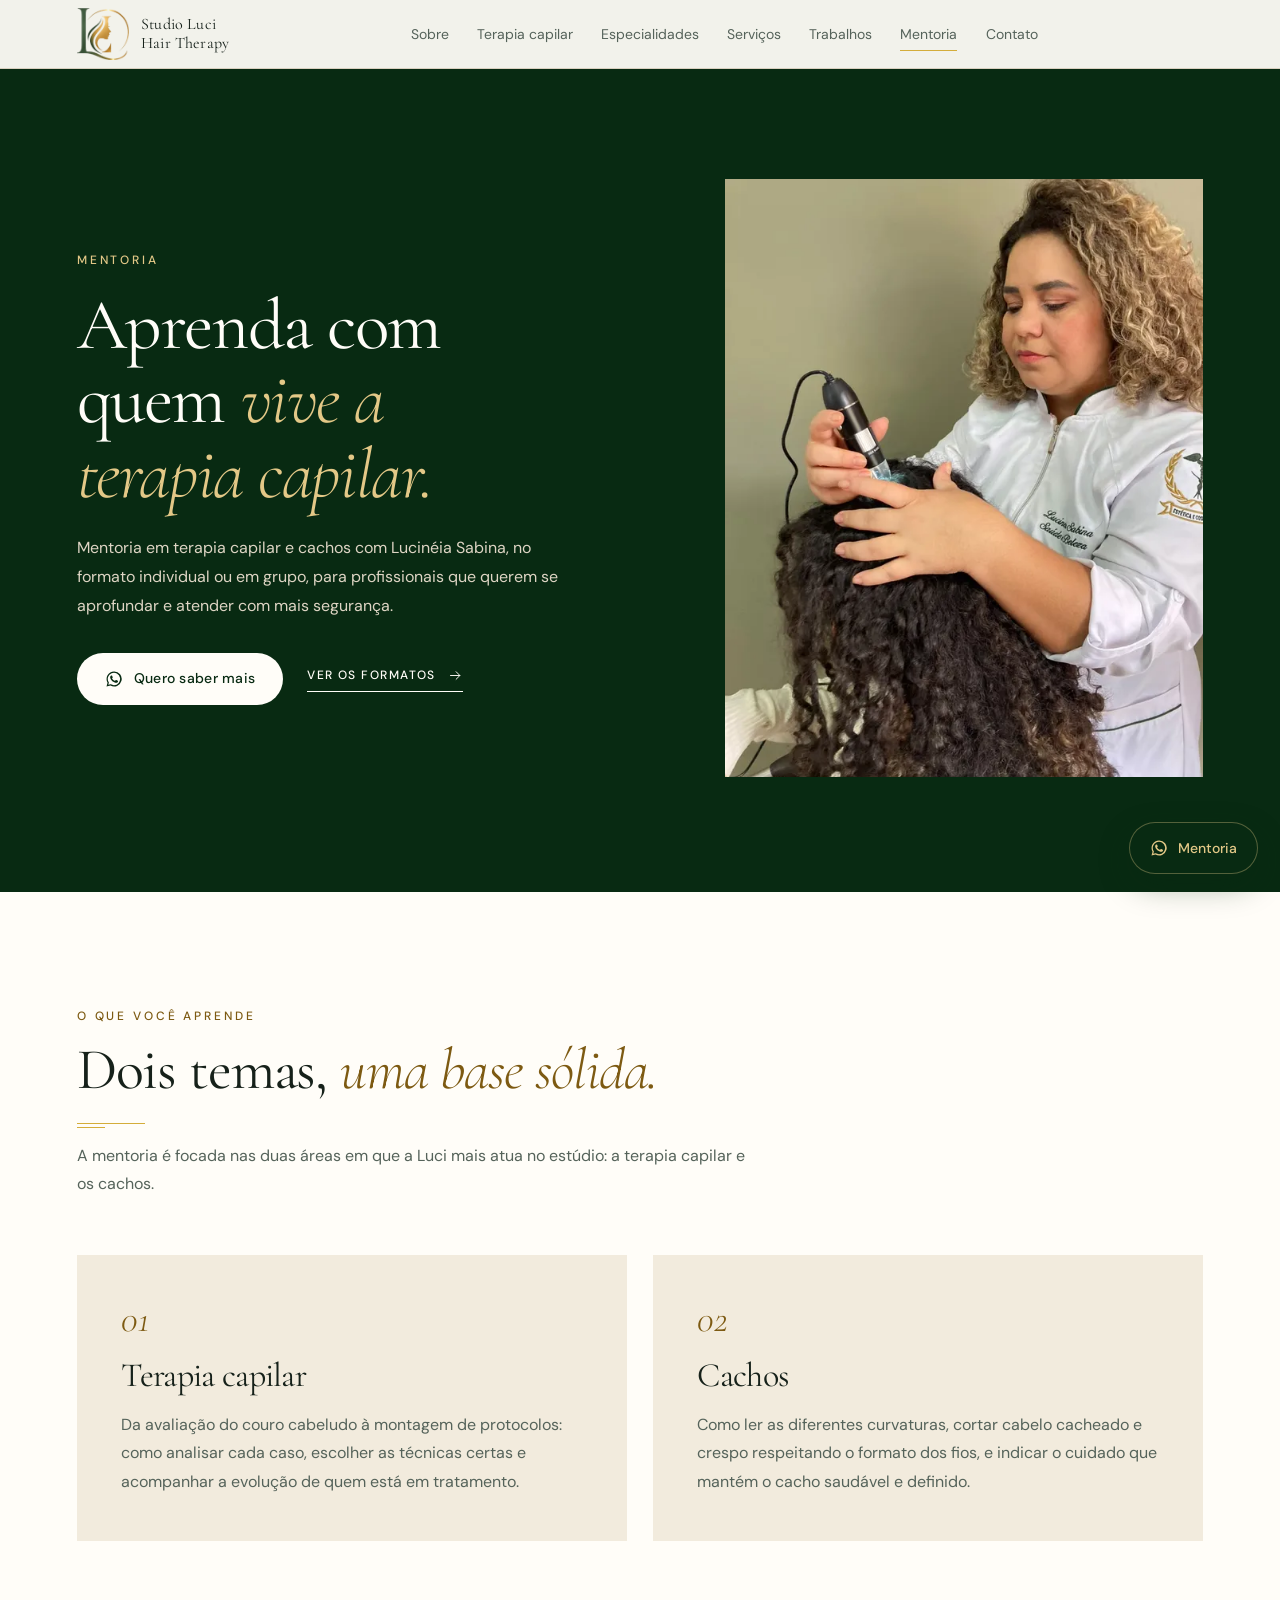
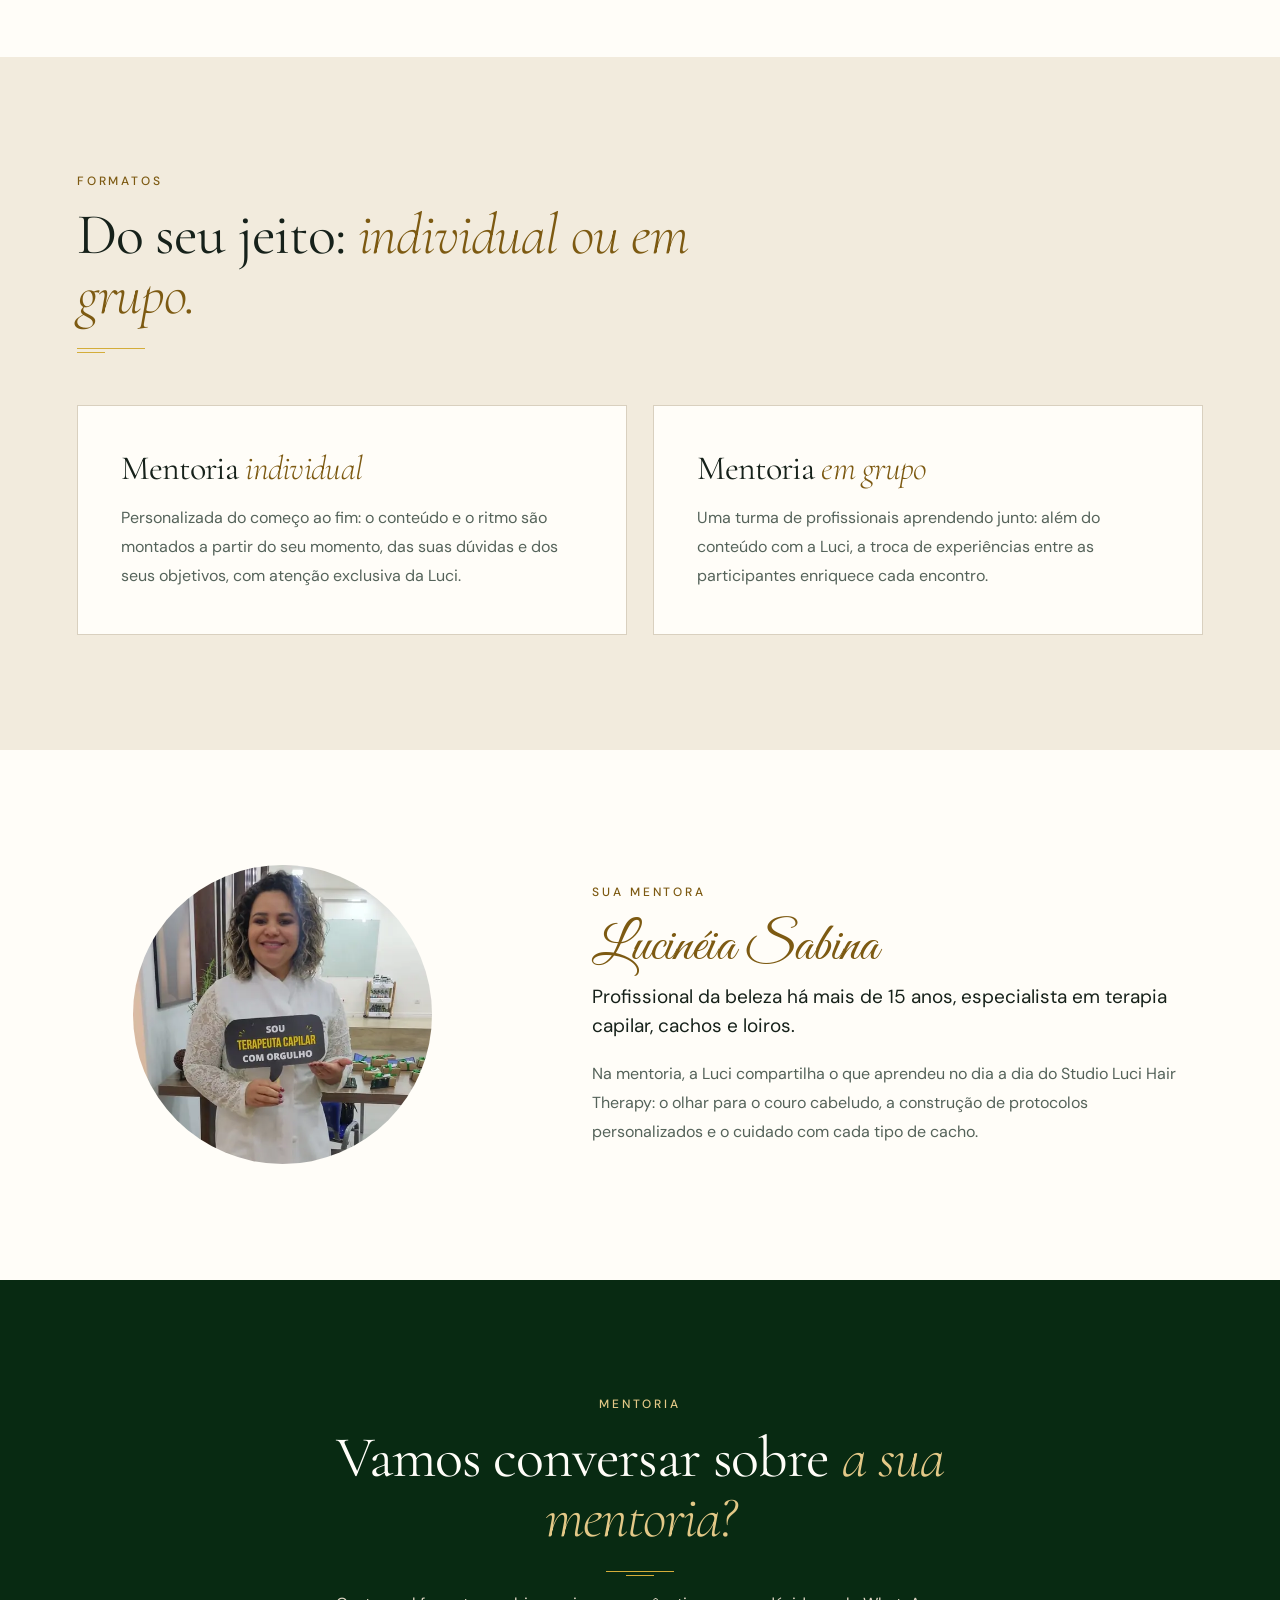
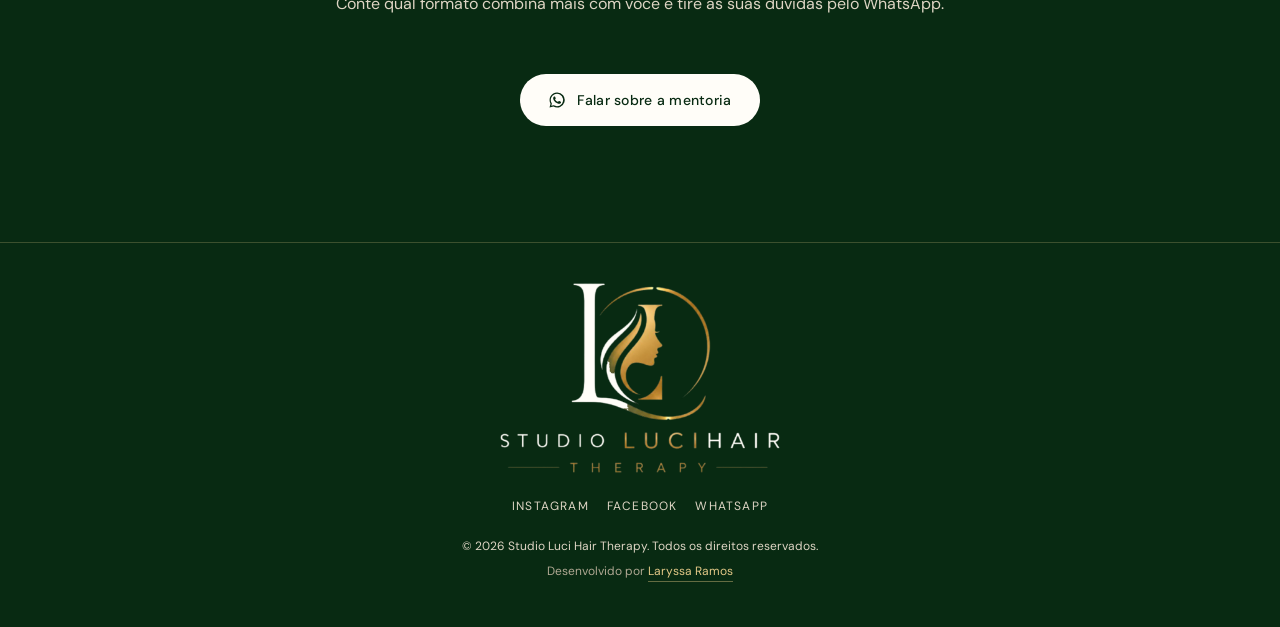
==== mentoria.html @ b0ba78d9 "cachos, loiros, mentoria" ====
<!DOCTYPE html>
<html lang="pt-BR">
<head>
<meta charset="utf-8">
<meta name="viewport" content="width=device-width, initial-scale=1">
<meta name="theme-color" content="#082a12">

<title>Mentoria em terapia capilar e cachos | Studio Luci Hair Therapy</title>
<meta name="description" content="Mentoria individual ou em grupo com Lucinéia Sabina, terapeuta capilar há mais de 15 anos. Aprenda terapia capilar e cachos com quem vive isso no dia a dia do estúdio.">

<link rel="canonical" href="https://studiolucihairtherapy.com.br/mentoria.html">
<meta property="og:type" content="website">
<meta property="og:site_name" content="Studio Luci Hair Therapy">
<meta property="og:locale" content="pt_BR">
<meta property="og:title" content="Mentoria em terapia capilar e cachos | Studio Luci Hair Therapy">
<meta property="og:description" content="Mentoria individual ou em grupo com Lucinéia Sabina, focada em terapia capilar e cachos.">
<meta property="og:image" content="https://studiolucihairtherapy.com.br/assets/images/web/terapia/avaliacao-960.jpg">
<meta property="og:url" content="https://studiolucihairtherapy.com.br/mentoria.html">
<meta name="twitter:card" content="summary_large_image">

<link rel="icon" href="assets/images/favicon.ico" sizes="any">
<link rel="icon" href="assets/images/web/icon-32.png" type="image/png" sizes="32x32">
<link rel="apple-touch-icon" href="assets/images/web/icon-180.png">

<link rel="preconnect" href="https://fonts.googleapis.com">
<link rel="preconnect" href="https://fonts.gstatic.com" crossorigin>
<link rel="stylesheet" href="https://fonts.googleapis.com/css2?family=Cormorant+Garamond:ital,wght@0,300;0,400;0,500;0,600;1,300;1,400&amp;family=DM+Sans:wght@400;500;700&amp;family=Great+Vibes&amp;display=swap">
<link rel="stylesheet" href="assets/css/style.css">
</head>

<body class="pagina-mentoria">
<a class="skip-link" href="#conteudo">Pular para o conteúdo</a>

<svg width="0" height="0" style="position:absolute" aria-hidden="true" focusable="false">
  <symbol id="i-seta-dir" viewBox="0 0 24 24" fill="none" stroke="currentColor" stroke-width="1.5" stroke-linecap="round" stroke-linejoin="round"><path d="M4 12h15M13 6l6 6-6 6"/></symbol>
  <symbol id="i-seta-esq" viewBox="0 0 24 24" fill="none" stroke="currentColor" stroke-width="1.5" stroke-linecap="round" stroke-linejoin="round"><path d="M20 12H5M11 6l-6 6 6 6"/></symbol>
  <symbol id="i-seta-ne" viewBox="0 0 24 24" fill="none" stroke="currentColor" stroke-width="1.5" stroke-linecap="round" stroke-linejoin="round"><path d="M7 17 17 7M8 7h9v9"/></symbol>
  <symbol id="i-check" viewBox="0 0 24 24" fill="none" stroke="currentColor" stroke-width="1.6" stroke-linecap="round" stroke-linejoin="round"><path d="m4 12.5 5 5L20 6.5"/></symbol>
  <symbol id="i-zap" viewBox="0 0 24 24" fill="currentColor"><path d="M12 2a10 10 0 0 0-8.6 15L2 22l5.2-1.4A10 10 0 1 0 12 2Zm0 18.2a8.2 8.2 0 0 1-4.2-1.1l-.3-.2-3.1.8.8-3-.2-.3A8.2 8.2 0 1 1 12 20.2Zm4.6-6.1c-.25-.13-1.5-.74-1.73-.82-.23-.09-.4-.13-.57.12-.17.25-.65.82-.8.99-.15.17-.29.19-.54.06a6.72 6.72 0 0 1-3.37-2.95c-.25-.44.25-.4.72-1.35.08-.17.04-.31-.02-.44l-.8-1.92c-.21-.5-.42-.43-.58-.44h-.5a.95.95 0 0 0-.69.32 2.9 2.9 0 0 0-.9 2.16 5.05 5.05 0 0 0 1.06 2.68 11.5 11.5 0 0 0 4.42 3.9c1.65.71 2.29.77 3.11.65.5-.08 1.5-.61 1.72-1.21.21-.6.21-1.11.15-1.22-.06-.11-.23-.17-.48-.29Z"/></symbol>
  <symbol id="i-instagram" viewBox="0 0 24 24" fill="none" stroke="currentColor" stroke-width="1.4"><rect x="3.5" y="3.5" width="17" height="17" rx="5"/><circle cx="12" cy="12" r="4"/><circle cx="17" cy="7" r="1.1" fill="currentColor" stroke="none"/></symbol>
  <symbol id="i-facebook" viewBox="0 0 24 24" fill="currentColor"><path d="M22 12a10 10 0 1 0-11.6 9.9v-7H7.9V12h2.5V9.8c0-2.5 1.5-3.9 3.8-3.9 1.1 0 2.2.2 2.2.2v2.5h-1.3c-1.2 0-1.6.8-1.6 1.6V12h2.8l-.4 2.9h-2.4v7A10 10 0 0 0 22 12Z"/></symbol>
  <symbol id="i-relogio" viewBox="0 0 24 24" fill="none" stroke="currentColor" stroke-width="1.4" stroke-linecap="round"><circle cx="12" cy="12" r="9"/><path d="M12 7v5.2l3.4 2"/></symbol>
</svg>

<header class="cabecalho">
  <a class="marca" href="index.html" aria-label="Studio Luci Hair Therapy, página inicial">
    <img class="marca-clara" src="assets/images/web/marca-claro.png" alt="" width="480" height="477">
    <img class="marca-escura" src="assets/images/web/marca.png" alt="" width="480" height="477">
    <span>Studio Luci Hair Therapy</span>
  </a>

  <nav class="menu" id="menu" aria-label="Navegação principal">
    <a href="index.html#sobre">Sobre</a>
    <a href="index.html#terapia">Terapia capilar</a>
    <a href="index.html#especialidades">Especialidades</a>
    <a href="index.html#servicos">Serviços</a>
    <a href="index.html#trabalhos">Trabalhos</a>
    <a href="mentoria.html" aria-current="page">Mentoria</a>
    <a href="index.html#contato">Contato</a>
    <a class="so-mobile" href="https://wa.me/5511983009079?text=Ol%C3%A1%21%20Vim%20pelo%20site%20e%20gostaria%20de%20saber%20mais%20sobre%20a%20mentoria." target="_blank" rel="noopener">Falar sobre a mentoria</a>
  </nav>

  <div class="cabecalho-acoes">
    <button class="menu-btn" type="button" aria-expanded="false" aria-controls="menu" aria-label="Abrir menu"><span></span></button>
  </div>
</header>

<main id="conteudo">

  <!-- ================= CAPA ================= -->
  <section class="section mentoria-capa on-floresta on-dark">
    <div class="mentoria-capa-texto">
      <p class="eyebrow">Mentoria</p>
      <h1>Aprenda com quem <em>vive a terapia capilar.</em></h1>
      <p class="body">Mentoria em terapia capilar e cachos com Lucinéia Sabina, no formato individual ou em grupo, para profissionais que querem se aprofundar e atender com mais segurança.</p>

      <div class="hero-acoes">
        <a class="btn btn-claro" href="https://wa.me/5511983009079?text=Ol%C3%A1%21%20Vim%20pelo%20site%20e%20gostaria%20de%20saber%20mais%20sobre%20a%20mentoria." target="_blank" rel="noopener">
          <svg width="18" height="18" aria-hidden="true"><use href="#i-zap"></use></svg> Quero saber mais
        </a>
        <a class="link-seta" href="#formatos">Ver os formatos <svg width="15" height="15" aria-hidden="true"><use href="#i-seta-dir"></use></svg></a>
      </div>
    </div>

    <figure class="mentoria-capa-foto">
      <picture>
        <source type="image/webp" srcset="assets/images/web/terapia/avaliacao-600.webp 600w, assets/images/web/terapia/avaliacao-960.webp 960w" sizes="(min-width: 900px) 40vw, 88vw">
        <img src="assets/images/web/terapia/avaliacao-960.jpg" alt="Lucinéia Sabina examinando o couro cabeludo de uma paciente com o tricoscópio" width="960" height="1280" fetchpriority="high" decoding="async">
      </picture>
    </figure>
  </section>

  <!-- ================= TEMAS ================= -->
  <section class="section on-papel" id="temas">
    <div class="section-head reveal">
      <p class="eyebrow">O que você aprende</p>
      <h2>Dois temas, <em>uma base sólida.</em></h2>
      <div class="regua"></div>
      <p class="body">A mentoria é focada nas duas áreas em que a Luci mais atua no estúdio: a terapia capilar e os cachos.</p>
    </div>

    <div class="cartoes">
      <article class="cartao reveal">
        <p class="cartao-num" aria-hidden="true">01</p>
        <h3>Terapia capilar</h3>
        <p class="body">Da avaliação do couro cabeludo à montagem de protocolos: como analisar cada caso, escolher as técnicas certas e acompanhar a evolução de quem está em tratamento.</p>
      </article>
      <article class="cartao reveal d1">
        <p class="cartao-num" aria-hidden="true">02</p>
        <h3>Cachos</h3>
        <p class="body">Como ler as diferentes curvaturas, cortar cabelo cacheado e crespo respeitando o formato dos fios, e indicar o cuidado que mantém o cacho saudável e definido.</p>
      </article>
    </div>
  </section>

  <!-- ================= FORMATOS ================= -->
  <section class="section on-creme" id="formatos">
    <div class="section-head reveal">
      <p class="eyebrow">Formatos</p>
      <h2>Do seu jeito: <em>individual ou em grupo.</em></h2>
      <div class="regua"></div>
    </div>

    <div class="cartoes">
      <article class="cartao reveal">
        <h3>Mentoria <em>individual</em></h3>
        <p class="body">Personalizada do começo ao fim: o conteúdo e o ritmo são montados a partir do seu momento, das suas dúvidas e dos seus objetivos, com atenção exclusiva da Luci.</p>
      </article>
      <article class="cartao reveal d1">
        <h3>Mentoria <em>em grupo</em></h3>
        <p class="body">Uma turma de profissionais aprendendo junto: além do conteúdo com a Luci, a troca de experiências entre as participantes enriquece cada encontro.</p>
      </article>
    </div>
  </section>

  <!-- ================= MENTORA ================= -->
  <section class="section sobre on-papel" id="mentora">
    <div class="sobre-foto reveal">
      <picture>
        <source type="image/webp" srcset="assets/images/web/retrato-560.webp 560w, assets/images/web/retrato-900.webp 900w" sizes="(min-width: 900px) 340px, 74vw">
        <img src="assets/images/web/retrato-900.jpg" alt="Lucinéia Sabina no estúdio, segurando uma placa com os dizeres Sou terapeuta capilar com orgulho" width="900" height="869" loading="lazy" decoding="async">
      </picture>
    </div>

    <div class="sobre-texto reveal d1">
      <p class="eyebrow">Sua mentora</p>
      <p class="assinatura">Lucinéia Sabina</p>
      <p class="lede">Profissional da beleza há mais de 15 anos, especialista em terapia capilar, cachos e loiros.</p>
      <p class="body">Na mentoria, a Luci compartilha o que aprendeu no dia a dia do Studio Luci Hair Therapy: o olhar para o couro cabeludo, a construção de protocolos personalizados e o cuidado com cada tipo de cacho.</p>
    </div>
  </section>

  <!-- ================= CHAMADA ================= -->
  <section class="section on-floresta on-dark mentoria-fim">
    <div class="section-head centro reveal">
      <p class="eyebrow">Mentoria</p>
      <h2>Vamos conversar sobre <em>a sua mentoria?</em></h2>
      <div class="regua"></div>
      <p class="body">Conte qual formato combina mais com você e tire as suas dúvidas pelo WhatsApp.</p>
    </div>
    <div class="centro reveal">
      <a class="btn btn-claro" href="https://wa.me/5511983009079?text=Ol%C3%A1%21%20Vim%20pelo%20site%20e%20gostaria%20de%20saber%20mais%20sobre%20a%20mentoria." target="_blank" rel="noopener">
        <svg width="18" height="18" aria-hidden="true"><use href="#i-zap"></use></svg> Falar sobre a mentoria
      </a>
    </div>
  </section>
</main>

<footer class="rodape on-dark">
  <a href="index.html" aria-label="Studio Luci Hair Therapy, início">
    <img class="logo" src="assets/images/web/logo-claro.png" alt="Studio Luci Hair Therapy" width="900" height="613" loading="lazy">
  </a>

  <nav aria-label="Links do rodapé">
    <a href="https://www.instagram.com/studiolucihairterapy/" target="_blank" rel="noopener">Instagram</a>
    <a href="https://www.facebook.com/studiolucihairterapy" target="_blank" rel="noopener">Facebook</a>
    <a href="https://wa.me/5511983009079?text=Ol%C3%A1%21%20Vim%20pelo%20site%20e%20gostaria%20de%20agendar%20um%20hor%C3%A1rio." target="_blank" rel="noopener">WhatsApp</a>
  </nav>

  <p>&copy; <span data-ano></span> Studio Luci Hair Therapy. Todos os direitos reservados.</p>
  <p class="credito">Desenvolvido por <a href="https://laryssaramos.dev.br/" target="_blank" rel="noopener">Laryssa Ramos</a></p>
</footer>

<a class="zap" href="https://wa.me/5511983009079?text=Ol%C3%A1%21%20Vim%20pelo%20site%20e%20gostaria%20de%20saber%20mais%20sobre%20a%20mentoria." target="_blank" rel="noopener">
  <svg width="18" height="18" aria-hidden="true"><use href="#i-zap"></use></svg> Mentoria
</a>

<script src="assets/js/script.js" defer></script>
</body>
</html>
---- assets/css/style.css ----
:root {
  /* --- superfícies --- */
  --papel:        #fffdf8;
  --creme:        #f2ebdd;
  --areia:        #e8dfcb;
  --floresta:     #0f3d18;
  --floresta-esc: #082a12;

  /* --- tinta --- */
  --tinta:      #16211a;
  --muted:      #55635a;   /* 6.22:1 sobre papel · 5.33 sobre creme */
  --creme-dim:  #ded5c4;   /* corpo em fundo escuro */

  /* --- ouro --- */
  --ouro:       #d4ad3a;   /* preenchimento de botão e filetes */
  --ouro-tinta: #7d5a12;   /* ouro como TEXTO em fundo claro */
  --ouro-claro: #e3c887;   /* ouro como TEXTO em fundo escuro */

  --linha:        #d9d0bf;
  --linha-escura: rgba(227, 200, 135, .24);

  /* --- escala tipográfica: 5 degraus, piso em 12px --- */
  --t-xs:   12px;
  --t-sm:   14px;
  --t-base: 16px;
  --t-lg:   19px;
  --t-xl:   24px;

  --font-display: 'Cormorant Garamond', 'Iowan Old Style', Georgia, serif;
  --font-body:    'DM Sans', -apple-system, BlinkMacSystemFont, 'Segoe UI', Roboto, Helvetica, Arial, sans-serif;
  --font-script:  'Great Vibes', 'Brush Script MT', cursive;

  --pad-x: clamp(20px, 6vw, 104px);
  --pad-y: clamp(64px, 9vw, 116px);
}



*, *::before, *::after { box-sizing: border-box; }

html { scroll-behavior: smooth; -webkit-text-size-adjust: 100%; }

body {
  margin: 0;
  background: var(--papel);
  color: var(--tinta);
  font-family: var(--font-body);
  font-size: var(--t-base);
  line-height: 1.6;
  -webkit-font-smoothing: antialiased;
}

img, picture { max-width: 100%; }
img { display: block; height: auto; }
figure { margin: 0; }
a { color: inherit; text-decoration: none; }
button { font: inherit; color: inherit; background: none; border: 0; }
ul { margin: 0; padding: 0; list-style: none; }

:focus-visible { outline: 2px solid var(--ouro-tinta); outline-offset: 3px; border-radius: 2px; }
.on-dark :focus-visible { outline-color: var(--ouro-claro); }

.skip-link {
  position: absolute; z-index: 100; left: 14px; top: -60px;
  padding: 12px 20px; background: var(--floresta-esc); color: var(--papel);
  font-size: var(--t-sm); font-weight: 500; transition: top .2s;
}
.skip-link:focus { top: 14px; }

.sr-only {
  position: absolute; width: 1px; height: 1px; padding: 0; margin: -1px;
  overflow: hidden; clip: rect(0 0 0 0); white-space: nowrap; border: 0;
}

/* =========================================================================
   Tipografia
   ========================================================================= */

h1, h2, h3 {
  margin: 0;
  font-family: var(--font-display);
  font-weight: 400;
  line-height: 1.04;
  letter-spacing: -.02em;
  color: var(--tinta);
}

h1 { font-size: clamp(44px, 6.4vw, 84px); }
h2 { font-size: clamp(32px, 4.6vw, 58px); }
h3 { font-size: clamp(21px, 2.2vw, 27px); line-height: 1.2; }

/* A assinatura do site: segunda metade do título em itálico sálvia. */
h1 em, h2 em, h3 em { font-style: italic; font-weight: 300; color: var(--ouro-tinta); }
.on-dark h1, .on-dark h2, .on-dark h3 { color: var(--papel); }
.on-dark h1 em, .on-dark h2 em, .on-dark h3 em { color: var(--ouro-claro); }

p { margin: 0; }

.eyebrow {
  font-size: var(--t-xs); font-weight: 500;
  letter-spacing: .24em; text-transform: uppercase;
  color: var(--ouro-tinta);
}
.on-dark .eyebrow { color: var(--ouro-claro); }

.lede  { font-size: var(--t-lg); line-height: 1.55; color: var(--tinta); }
.body  { font-size: var(--t-base); line-height: 1.8; color: var(--muted); }
.small { font-size: var(--t-sm); line-height: 1.7; color: var(--muted); }
.on-dark .lede { color: var(--papel); }
.on-dark .body, .on-dark .small { color: var(--creme-dim); }

/* Único lugar onde a manuscrita da marca aparece. */
.assinatura {
  font-family: var(--font-script);
  font-size: clamp(38px, 5vw, 54px);
  line-height: 1.1;
  color: var(--ouro-tinta);
}

/* =========================================================================
   Layout
   ========================================================================= */

.section  { padding: var(--pad-y) var(--pad-x); }
.on-papel    { background: var(--papel); }
.on-creme    { background: var(--creme); }
.on-areia    { background: var(--areia); }
.on-floresta { background: var(--floresta-esc); color: var(--papel); }

.section-head { max-width: 62ch; margin-bottom: clamp(32px, 5vw, 56px); }
.section-head h2 { margin-top: 14px; }
.section-head .body { margin-top: 18px; }
.section-head.centro { margin-left: auto; margin-right: auto; text-align: center; }

/* Filete duplo: gesto gráfico próprio, tirado do traço fino do logotipo. */
.regua {
  width: 68px; height: 1px;
  margin-top: 22px;
  background: var(--ouro);
  position: relative;
}
.regua::after {
  content: ''; position: absolute; left: 0; top: 4px;
  width: 28px; height: 1px; background: var(--ouro);
}
.centro .regua { margin-left: auto; margin-right: auto; }
.centro .regua::after { left: 50%; transform: translateX(-50%); }

/* =========================================================================
   Botões e links
   ========================================================================= */

.btn {
  display: inline-flex; align-items: center; justify-content: center; gap: 11px;
  min-height: 52px; padding: 0 28px;
  border-radius: 999px;
  background: var(--ouro); color: var(--floresta-esc);
  font-size: var(--t-sm); font-weight: 500; letter-spacing: .02em;
  transition: transform .2s ease, background .2s ease, box-shadow .2s ease;
}
.btn:hover { transform: translateY(-2px); background: #e0bd55; box-shadow: 0 10px 24px rgba(8, 42, 18, .18); }
.btn svg { flex: none; }

.btn-linha {
  background: transparent; color: var(--tinta);
  border: 1px solid var(--ouro);
}
.btn-linha:hover { background: var(--creme); color: var(--tinta); box-shadow: none; }

.btn-claro { background: var(--papel); color: var(--floresta-esc); }
.btn-claro:hover { background: #fff; }

.link-seta {
  display: inline-flex; align-items: center; gap: 12px;
  padding-bottom: 6px;
  border-bottom: 1px solid currentColor;
  font-size: var(--t-xs); font-weight: 500;
  letter-spacing: .12em; text-transform: uppercase;
  color: var(--tinta);
  transition: gap .2s ease;
}
.link-seta:hover { gap: 20px; }
.on-dark .link-seta { color: var(--ouro-claro); }

/* =========================================================================
   Cabeçalho — claro, ao contrário do hero escuro típico
   ========================================================================= */

.cabecalho {
  position: fixed; top: 0; left: 0; right: 0; z-index: 40;
  display: flex; align-items: center; justify-content: space-between; gap: 20px;
  padding: 12px var(--pad-x);
  background: transparent;
  border-bottom: 1px solid rgba(255, 255, 255, .2);
  transition: background .3s ease, border-color .3s ease, padding .3s ease;
}
/* Passado o hero, vira barra sólida clara. */
.cabecalho.solido {
  padding: 8px var(--pad-x);
  background: rgba(255, 253, 248, .95);
  backdrop-filter: blur(10px);
  border-bottom-color: var(--linha);
}

/* O logotipo troca de versão junto com o fundo. */
.marca-escura { display: none; }
.cabecalho.solido .marca-clara { display: none; }
.cabecalho.solido .marca-escura { display: block; }
.cabecalho .marca { display: flex; align-items: center; gap: 12px; }
.cabecalho .marca img { width: auto; height: 52px; transition: height .3s ease; }
.cabecalho .marca span {
  display: block;
  color: var(--papel);
  font-family: var(--font-display);
  font-size: var(--t-base); line-height: 1.2;
  letter-spacing: .01em;
  max-width: 13ch;
}
.cabecalho.solido .marca span { color: var(--tinta); }

.menu { display: flex; align-items: center; gap: clamp(16px, 2.2vw, 30px); }
.menu a {
  position: relative;
  font-size: var(--t-sm);
  color: rgba(255, 255, 255, .9);
  transition: color .2s;
}
.menu a:hover { color: #fff; }
.cabecalho.solido .menu a { color: var(--muted); }
.cabecalho.solido .menu a:hover { color: var(--tinta); }
.menu a::after {
  content: ''; position: absolute; left: 0; right: 100%; bottom: -6px;
  height: 1px; background: var(--ouro-claro);
  transition: right .25s ease;
}
.menu a:hover::after { right: 0; }
.cabecalho.solido .menu a::after { background: var(--ouro); }

.cabecalho-acoes { display: flex; align-items: center; gap: 12px; }

.menu-btn {
  display: none;
  width: 44px; height: 44px;
  align-items: center; justify-content: center;
  cursor: pointer;
}
.menu-btn span { position: relative; display: block; width: 22px; height: 1.5px; background: var(--papel); transition: background .2s; }
.menu-btn span::before, .menu-btn span::after {
  content: ''; position: absolute; left: 0; width: 22px; height: 1.5px; background: var(--papel);
  transition: transform .25s ease, top .25s ease;
}
.menu-btn span::before { top: -7px; }
.menu-btn span::after  { top:  7px; }
.cabecalho.solido .menu-btn span,
.cabecalho.solido .menu-btn span::before,
.cabecalho.solido .menu-btn span::after { background: var(--tinta); }
.menu-btn[aria-expanded='true'] span { background: transparent; }
.menu-btn[aria-expanded='true'] span::before { top: 0; transform: rotate(45deg); }
.menu-btn[aria-expanded='true'] span::after  { top: 0; transform: rotate(-45deg); }

/* =========================================================================
   Hero — foto de sangramento total com véu, cabeçalho flutuando por cima
   ========================================================================= */

.hero {
  position: relative;
  display: grid; align-items: end;
  min-height: 620px; height: 100svh; max-height: 900px;
  overflow: hidden;
  color: var(--papel);
}
.hero-media { position: absolute; inset: 0; }
.hero-media img { width: 100%; height: 100%; object-fit: cover; object-position: 62% center; }

/* Véu vertical no celular; na largura maior ele vira horizontal, protegendo a
   coluna de texto sem escurecer a foto inteira. */
.hero-veu {
  position: absolute; inset: 0;
  background: linear-gradient(0deg,
    rgba(6, 32, 14, .9) 0%,
    rgba(8, 42, 18, .62) 38%,
    rgba(8, 42, 18, .3) 68%,
    rgba(5, 24, 11, .22) 100%);
}

.hero-texto {
  position: relative;
  /* folga extra embaixo para o botão flutuante não encostar no CTA */
  padding: 0 var(--pad-x) clamp(108px, 16vw, 128px);
  max-width: 46rem;
}
.hero-texto .eyebrow { color: var(--ouro-claro); }
.hero-texto h1 { margin: 18px 0 0; color: var(--papel); max-width: 13ch; }
.hero-texto h1 em { color: var(--ouro-claro); white-space: nowrap; }
.hero-texto .body { margin-top: 22px; max-width: 44ch; color: rgba(255, 255, 255, .9); }

.hero-acoes { display: flex; flex-wrap: wrap; align-items: center; gap: 16px 24px; margin-top: 32px; }
.hero-acoes .link-seta { color: var(--papel); }

/* =========================================================================
   Sobre
   ========================================================================= */

.sobre { display: grid; grid-template-columns: 1fr; gap: clamp(34px, 5vw, 76px); align-items: center; }

.sobre-foto { display: grid; place-items: center; }
.sobre-foto img {
  width: min(430px, 88%); aspect-ratio: 1;
  border-radius: 50%;
  object-fit: cover; object-position: center 22%;
}

.sobre-texto h2 { margin-top: 14px; }
.sobre-texto .assinatura { margin: 16px 0 4px; }
.sobre-texto .body { margin-top: 20px; }
.sobre-texto .body + .body { margin-top: 14px; }

.credenciais {
  display: flex; flex-wrap: wrap; gap: 8px;
  margin: 28px 0 32px;
}
.credenciais li {
  padding: 8px 14px;
  border: 1px solid var(--linha);
  border-radius: 999px;
  font-size: var(--t-xs); letter-spacing: .1em; text-transform: uppercase;
  color: var(--muted);
}

/* =========================================================================
   Terapia capilar
   ========================================================================= */

.terapia-grade {
  display: grid;
  grid-template-columns: repeat(2, minmax(0, 1fr));
  gap: clamp(14px, 2vw, 26px);
}
.terapia-card { background: transparent; }
.terapia-card figure {
  aspect-ratio: 1;
  overflow: hidden;
  background: var(--creme);
}
.terapia-card img { width: 100%; height: 100%; object-fit: cover; transition: transform .5s cubic-bezier(.4, 0, .2, 1); }
.terapia-card:hover img { transform: scale(1.05); }
/* 'Microagulhamento' não cabe em 24px numa coluna de ~170px; a escala
   acompanha a largura para o título nunca precisar quebrar no meio. */
.terapia-card h3 { margin-top: 16px; font-size: clamp(17px, 4.4vw, 27px); overflow-wrap: break-word; }
.terapia-card .small { margin-top: 6px; }

/* Subtítulo interno de seção, abaixo do section-head. */
.subtitulo {
  margin-bottom: clamp(20px, 3vw, 30px);
  font-size: var(--t-xl);
}

.queixas {
  display: grid;
  grid-template-columns: 1fr;
  border-top: 1px solid var(--linha);
}
.queixas li {
  display: flex; gap: 16px; align-items: flex-start;
  padding: 22px 0;
  border-bottom: 1px solid var(--linha);
}
.queixas svg { flex: none; margin-top: 4px; color: var(--ouro-tinta); }
.queixas h4 {
  margin: 0;
  font-family: var(--font-display); font-weight: 500;
  font-size: var(--t-xl); line-height: 1.2;
  color: var(--tinta);
}
.queixas .small { margin-top: 4px; }

/* =========================================================================
   Como funciona — faixa escura com as fotos reais do estúdio
   ========================================================================= */

.como { display: grid; grid-template-columns: 1fr; gap: clamp(40px, 6vw, 84px); align-items: start; }

.como-fotos {
  display: grid;
  grid-template-columns: repeat(2, minmax(0, 1fr));
  gap: clamp(10px, 1.4vw, 16px);
}
.como-fotos figure { overflow: hidden; aspect-ratio: 1; background: var(--floresta); }
.como-fotos .como-principal { grid-column: 1 / -1; aspect-ratio: 4 / 5; }
.como-fotos img { width: 100%; height: 100%; object-fit: cover; }
.como-principal img { object-position: center 30%; }

.etapas { margin: clamp(30px, 4vw, 44px) 0 0; padding: 0; list-style: none; }
.etapas li {
  display: grid; grid-template-columns: 52px 1fr; gap: 14px;
  padding: 22px 0;
  border-top: 1px solid var(--linha-escura);
}
.etapa-num {
  font-family: var(--font-display); font-style: italic; font-weight: 300;
  font-size: 34px; line-height: 1;
  color: var(--ouro-claro);
}
.etapas h3 { font-size: var(--t-xl); }
.etapas .small { margin-top: 6px; }

.como-nota {
  margin: 8px 0 30px;
  padding: 18px 0 0;
  border-top: 1px solid var(--linha-escura);
  font-style: italic;
}

/* =========================================================================
   Outros serviços — lista simples, sem fotos
   ========================================================================= */

.servicos-lista {
  display: grid;
  grid-template-columns: 1fr;
  column-gap: clamp(24px, 4vw, 56px);
  border-top: 1px solid var(--linha);
}
.servicos-lista li {
  display: flex; align-items: center; gap: 14px;
  padding: 16px 0;
  border-bottom: 1px solid var(--linha);
  font-family: var(--font-display);
  font-size: var(--t-lg); line-height: 1.3;
}
/* Losango em ouro: o mesmo filete fino do logotipo, em ponto. */
.servicos-lista li::before {
  content: ''; flex: none;
  width: 6px; height: 6px;
  background: var(--ouro);
  transform: rotate(45deg);
}

/* =========================================================================
   Especialidades — cachos e loiros, foto e texto alternando de lado
   ========================================================================= */

.especialidade {
  display: grid; grid-template-columns: 1fr;
  gap: clamp(26px, 4vw, 72px);
  align-items: center;
}
.especialidade + .especialidade { margin-top: clamp(56px, 8vw, 104px); }
.especialidade figure { overflow: hidden; aspect-ratio: 4 / 5; background: var(--areia); }
.especialidade img { width: 100%; height: 100%; object-fit: cover; }
.especialidade-texto h3 { margin-top: 10px; font-size: clamp(40px, 5.4vw, 64px); font-style: italic; font-weight: 300; color: var(--ouro-tinta); }
.especialidade-texto .body { margin-top: 18px; max-width: 52ch; }
.especialidade-texto h3 + .body { margin-top: 22px; }

/* =========================================================================
   Mentoria — chamada na home e página própria
   ========================================================================= */

.centro { text-align: center; }

.btn-floresta { background: var(--floresta); color: var(--papel); }
.btn-floresta:hover { background: #1a5726; }

.menu a[aria-current='page'] { color: var(--tinta); }
.menu a[aria-current='page']::after { right: 0; background: var(--ouro); }

/* Sem hero de foto inteira: o cabeçalho já entra sólido, a capa desce. */
.mentoria-capa {
  display: grid; grid-template-columns: 1fr;
  gap: clamp(36px, 5vw, 72px); align-items: center;
  padding-top: calc(var(--pad-y) + 64px);
}
.mentoria-capa h1 { margin-top: 18px; font-size: clamp(42px, 5.6vw, 72px); max-width: 14ch; }
.mentoria-capa .body { margin-top: 22px; max-width: 46ch; }
.mentoria-capa-foto { overflow: hidden; aspect-ratio: 4 / 5; background: var(--floresta); }
.mentoria-capa-foto img { width: 100%; height: 100%; object-fit: cover; object-position: center 30%; }

.cartoes {
  display: grid; grid-template-columns: 1fr;
  gap: clamp(14px, 2vw, 26px);
}
.cartao {
  padding: clamp(26px, 3.4vw, 44px);
  border: 1px solid var(--linha);
  background: var(--papel);
}
.on-papel .cartao { background: var(--creme); border-color: transparent; }
.cartao-num {
  margin-bottom: 18px;
  font-family: var(--font-display); font-style: italic; font-weight: 300;
  font-size: 38px; line-height: 1;
  color: var(--ouro-tinta);
}
.cartao h3 { font-size: clamp(26px, 2.8vw, 34px); }
.cartao .body { margin-top: 14px; }

/* =========================================================================
   Trabalhos
   ========================================================================= */

.galeria {
  display: grid;
  grid-template-columns: repeat(2, minmax(0, 1fr));
  gap: clamp(8px, 1.2vw, 16px);
}
.galeria a { display: block; overflow: hidden; background: var(--creme); aspect-ratio: 1; }
.galeria img { width: 100%; height: 100%; object-fit: cover; transition: transform .5s cubic-bezier(.4, 0, .2, 1); }
.galeria a:hover img { transform: scale(1.06); }
.galeria-pe { margin-top: clamp(26px, 4vw, 40px); text-align: center; }

/* =========================================================================
   Contato
   ========================================================================= */

.contato { display: grid; grid-template-columns: 1fr; gap: clamp(32px, 5vw, 62px); }

.contato-dados dl { margin: 0; }
.contato-dados .par { padding: 20px 0; border-top: 1px solid var(--linha-escura); }
.contato-dados dt {
  font-size: var(--t-xs); font-weight: 500;
  letter-spacing: .18em; text-transform: uppercase;
  color: var(--ouro-claro);
}
.contato-dados dd { margin: 8px 0 0; font-size: var(--t-lg); color: var(--papel); }
.contato-dados dd a:hover { color: var(--ouro-claro); }
.contato-acoes { display: flex; flex-wrap: wrap; gap: 12px; margin-top: 32px; }

.mapa { overflow: hidden; border: 1px solid var(--linha-escura); }
.mapa iframe { display: block; width: 100%; height: clamp(280px, 42vw, 420px); border: 0; filter: grayscale(.2); }

/* =========================================================================
   Rodapé
   ========================================================================= */

.rodape {
  padding: 40px var(--pad-x) 46px;
  background: var(--floresta-esc);
  color: var(--creme-dim);
  text-align: center;
  font-size: var(--t-xs);
  border-top: 1px solid var(--linha-escura);
}
.rodape .logo { width: min(280px, 62%); height: auto; margin: 0 auto 24px; }
.rodape nav { display: flex; flex-wrap: wrap; justify-content: center; gap: 18px; margin-bottom: 20px; }
.rodape nav a { letter-spacing: .1em; text-transform: uppercase; }
.rodape nav a:hover { color: var(--ouro-claro); }
.rodape p { margin: 0; }
.credito { margin-top: 6px !important; color: #b0a893; }
.credito a {
  padding-bottom: 2px;
  border-bottom: 1px solid rgba(227, 200, 135, .42);
  color: var(--ouro-claro);
  transition: border-color .2s ease, color .2s ease;
}
.credito a:hover { border-bottom-color: var(--ouro-claro); color: #f0dcaa; }

/* =========================================================================
   Botão flutuante do WhatsApp
   ========================================================================= */

.zap {
  position: fixed; z-index: 30; right: 16px; bottom: 20px;
  display: inline-flex; align-items: center; gap: 10px;
  padding: 13px 19px;
  border-radius: 999px;
  background: var(--floresta-esc);
  color: var(--ouro-claro);
  /* Fio de contorno: sem ele a pílula some contra o verde escuro do hero. */
  border: 1px solid rgba(227, 200, 135, .35);
  font-size: var(--t-sm); font-weight: 500;
  box-shadow: 0 12px 30px rgba(8, 42, 18, .34);
  transition: transform .2s ease, background .2s ease;
}
.zap:hover { transform: translateY(-2px); background: var(--floresta); }
.zap svg { flex: none; }

/* =========================================================================
   Revelação ao rolar
   ========================================================================= */

.reveal { opacity: 0; transform: translateY(22px); }
.reveal-pronto { transition: opacity .7s cubic-bezier(.4, 0, .2, 1), transform .7s cubic-bezier(.4, 0, .2, 1); }
.reveal.visivel { opacity: 1; transform: none; }
.reveal.d1 { transition-delay: .09s; }
.reveal.d2 { transition-delay: .18s; }

/* =========================================================================
   Responsivo — a partir do mobile
   ========================================================================= */

@media (min-width: 620px) {
  .terapia-grade { grid-template-columns: repeat(4, minmax(0, 1fr)); }
  .galeria { grid-template-columns: repeat(3, minmax(0, 1fr)); }
  .queixas, .servicos-lista { grid-template-columns: repeat(2, minmax(0, 1fr)); column-gap: clamp(24px, 4vw, 56px); }
}

@media (min-width: 900px) {
  .hero-veu {
    background: linear-gradient(90deg,
      rgba(6, 32, 14, .95) 0%,
      rgba(8, 42, 18, .86) 38%,
      rgba(7, 34, 15, .44) 66%,
      rgba(5, 24, 11, .14) 100%);
  }
  .hero { align-items: center; }
  .hero-texto { padding-bottom: 0; padding-top: 72px; }
  .sobre { grid-template-columns: .85fr 1.15fr; }
  .contato { grid-template-columns: .9fr 1.1fr; align-items: center; }
  .galeria { grid-template-columns: repeat(5, minmax(0, 1fr)); }
  .como { grid-template-columns: .9fr 1.1fr; }
  .como-fotos { position: sticky; top: 96px; }
  .especialidade { grid-template-columns: .85fr 1.15fr; }
  .especialidade.inverso { grid-template-columns: 1.15fr .85fr; }
  .especialidade.inverso figure { order: 2; }
  .mentoria-capa { grid-template-columns: 1.1fr .9fr; }
  .cartoes { grid-template-columns: repeat(2, minmax(0, 1fr)); }
  .queixas, .servicos-lista { grid-template-columns: repeat(3, minmax(0, 1fr)); }
  .zap { right: 22px; bottom: 26px; padding: 14px 20px; }
}

@media (max-width: 899px) {
  /* backdrop-filter cria bloco de contenção para descendentes `fixed`: com ele
     ligado, o `inset: 0` do painel do menu resolvia contra o cabeçalho (76px de
     altura) em vez da viewport. Desligado aqui; o fundo sólido cobre. */
  .cabecalho { backdrop-filter: none; }
  /* Véu mais leve no celular: a sombra garante a leitura sobre a foto. */
  .hero-texto { text-shadow: 0 1px 14px rgba(5, 24, 11, .55); }
  .hero-texto .btn { text-shadow: none; }
  /* Título e frase maiores, e o bloco sobe um pouco na foto. */
  .hero-texto { padding-bottom: clamp(150px, 34vw, 190px); }
  .hero-texto h1 { font-size: clamp(52px, 14.5vw, 72px); }
  .hero-texto .body { font-size: var(--t-lg); margin-top: 18px; }
  .cabecalho:has(.menu.aberto) .marca span { color: var(--tinta); }
  /* Sobre o hero o nome já está no título; no cabeçalho ele só aparece depois. */
  .cabecalho .marca span { transition: opacity .3s ease, visibility .3s ease; }
  .cabecalho:not(.solido):not(:has(.menu.aberto)) .marca span { opacity: 0; visibility: hidden; }
  .cabecalho.solido { background: var(--papel); backdrop-filter: none; }
  /* Menu aberto: o cabeçalho precisa ler como claro mesmo sobre o hero. */
  .cabecalho:has(.menu.aberto) .marca-clara { display: none; }
  .cabecalho:has(.menu.aberto) .marca-escura { display: block; }
  .cabecalho:has(.menu.aberto) .menu-btn span,
  .cabecalho:has(.menu.aberto) .menu-btn span::before,
  .cabecalho:has(.menu.aberto) .menu-btn span::after { background: var(--tinta); }
  .cabecalho:has(.menu.aberto) .menu-btn[aria-expanded='true'] span { background: transparent; }

  /* Menu vira painel inteiro; nada some sem substituto. */
  .menu-btn { display: flex; position: relative; z-index: 2; }
  .cabecalho .marca { position: relative; z-index: 2; }
  .menu {
    position: fixed; inset: 0;
    flex-direction: column; align-items: flex-start; justify-content: center;
    gap: 6px;
    padding: 0 var(--pad-x);
    background: var(--papel);
    opacity: 0; visibility: hidden;
    transition: opacity .28s ease, visibility .28s ease;
  }
  .menu.aberto { opacity: 1; visibility: visible; }
  .menu a { font-family: var(--font-display); font-size: clamp(28px, 7.5vw, 40px); color: var(--tinta); padding: 10px 0; }
  .menu .so-mobile { color: var(--ouro-tinta); }
}

@media (min-width: 900px) { .menu .so-mobile { display: none; } }

@media (prefers-reduced-motion: reduce) {
  html { scroll-behavior: auto; }
  *, *::before, *::after {
    transition-duration: .01ms !important;
    animation-duration: .01ms !important;
  }
  .reveal { opacity: 1; transform: none; }
}
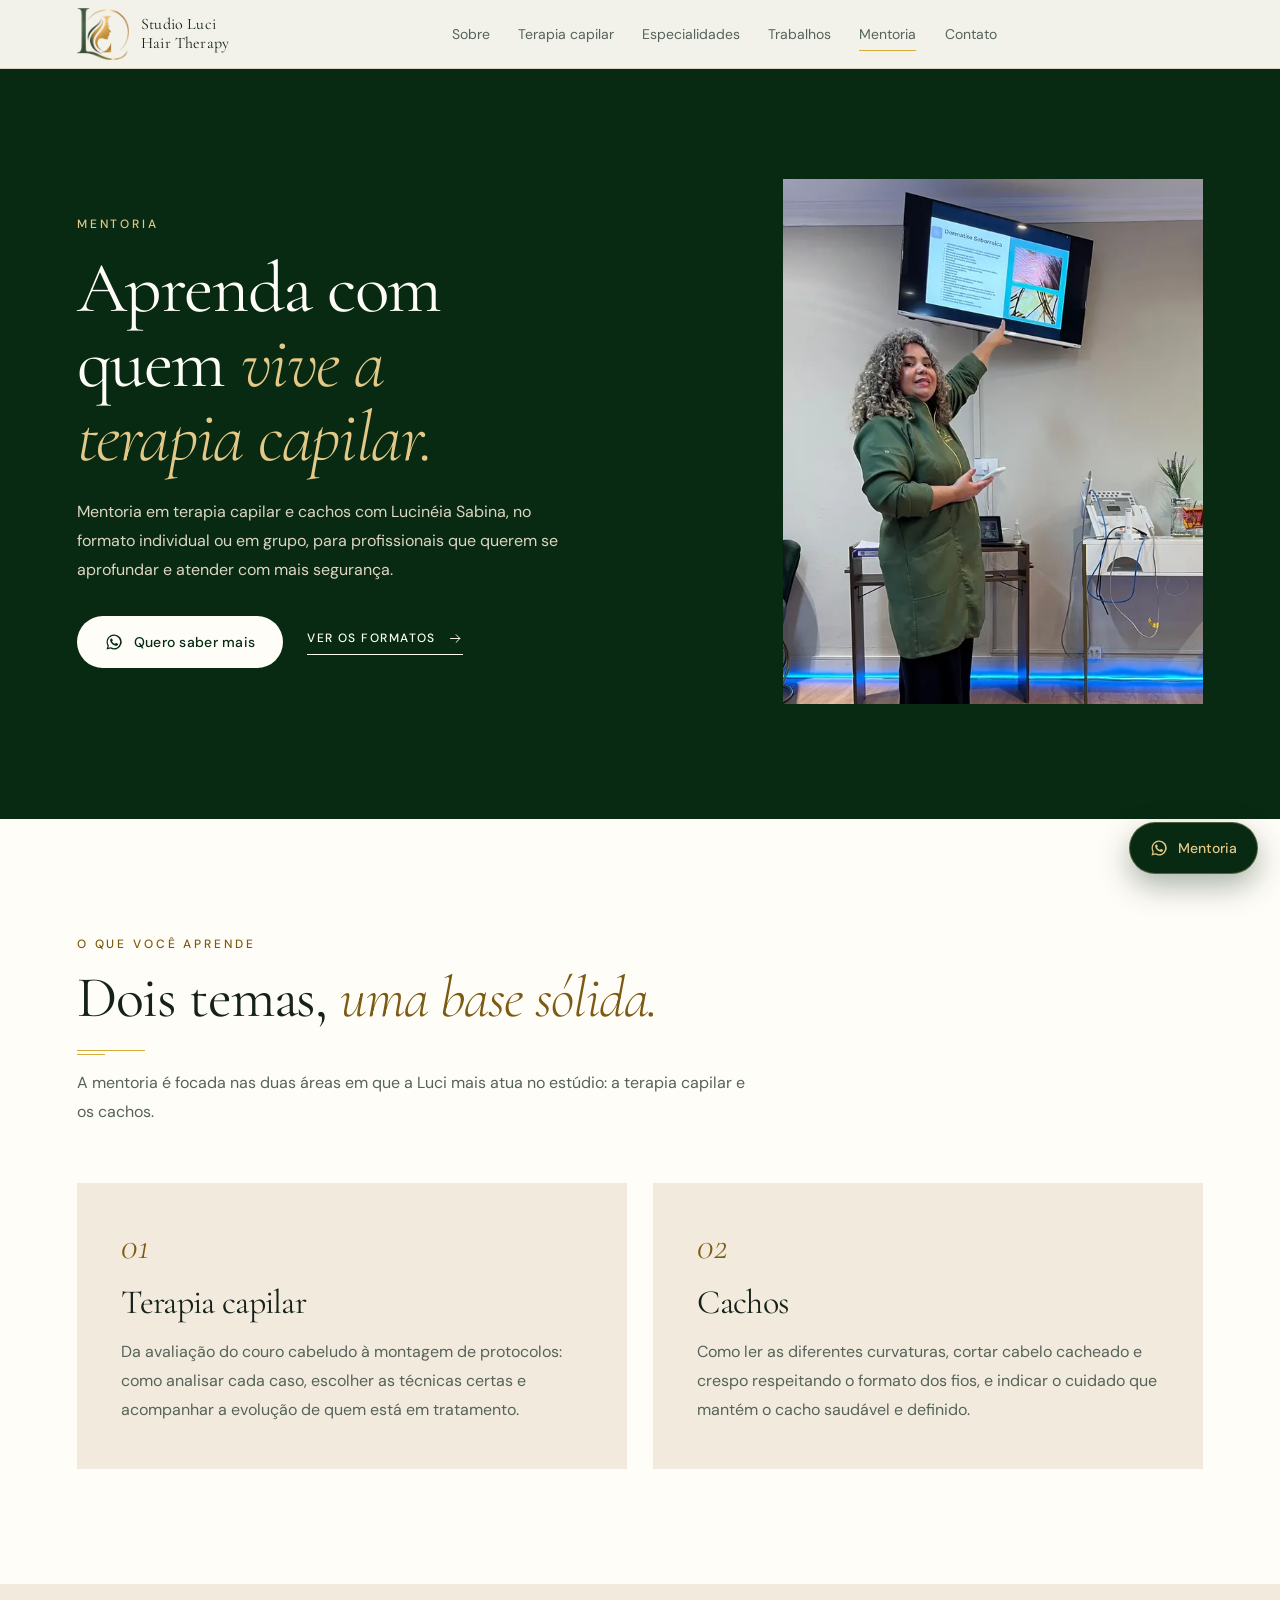
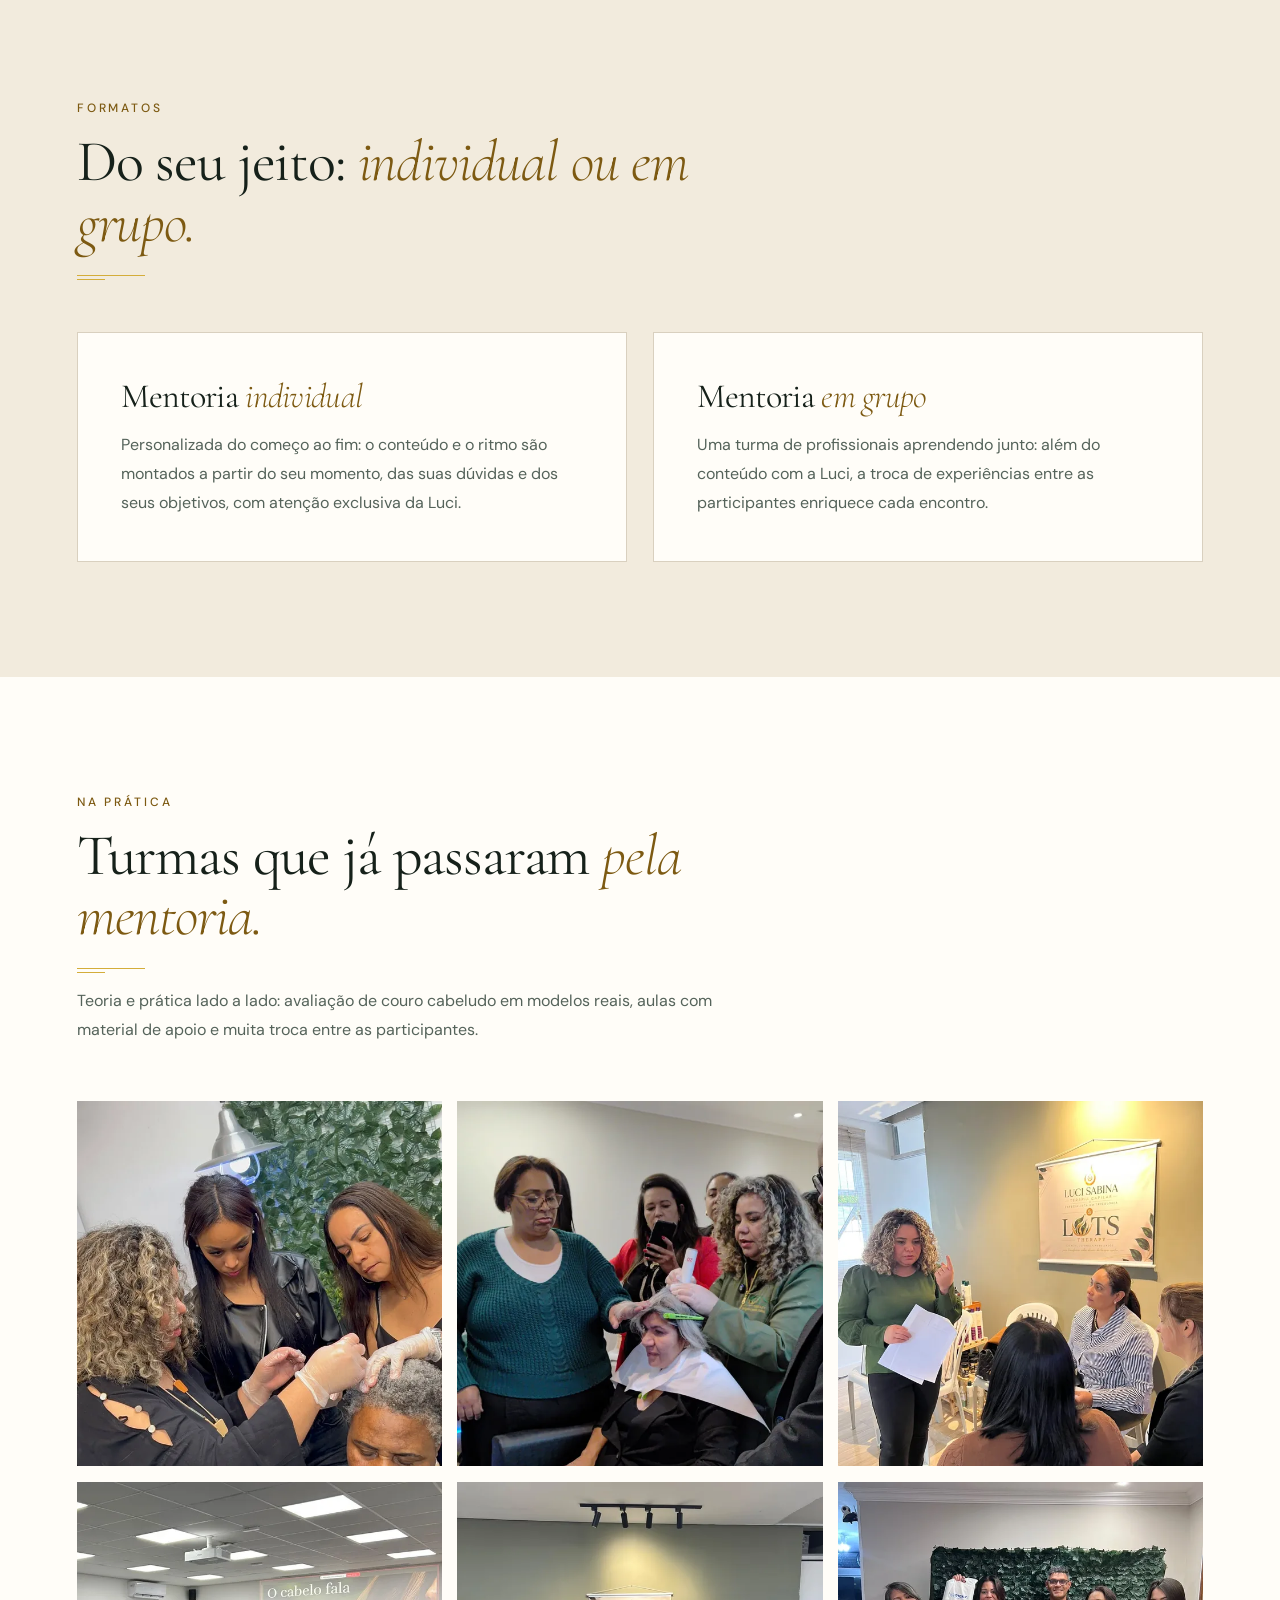
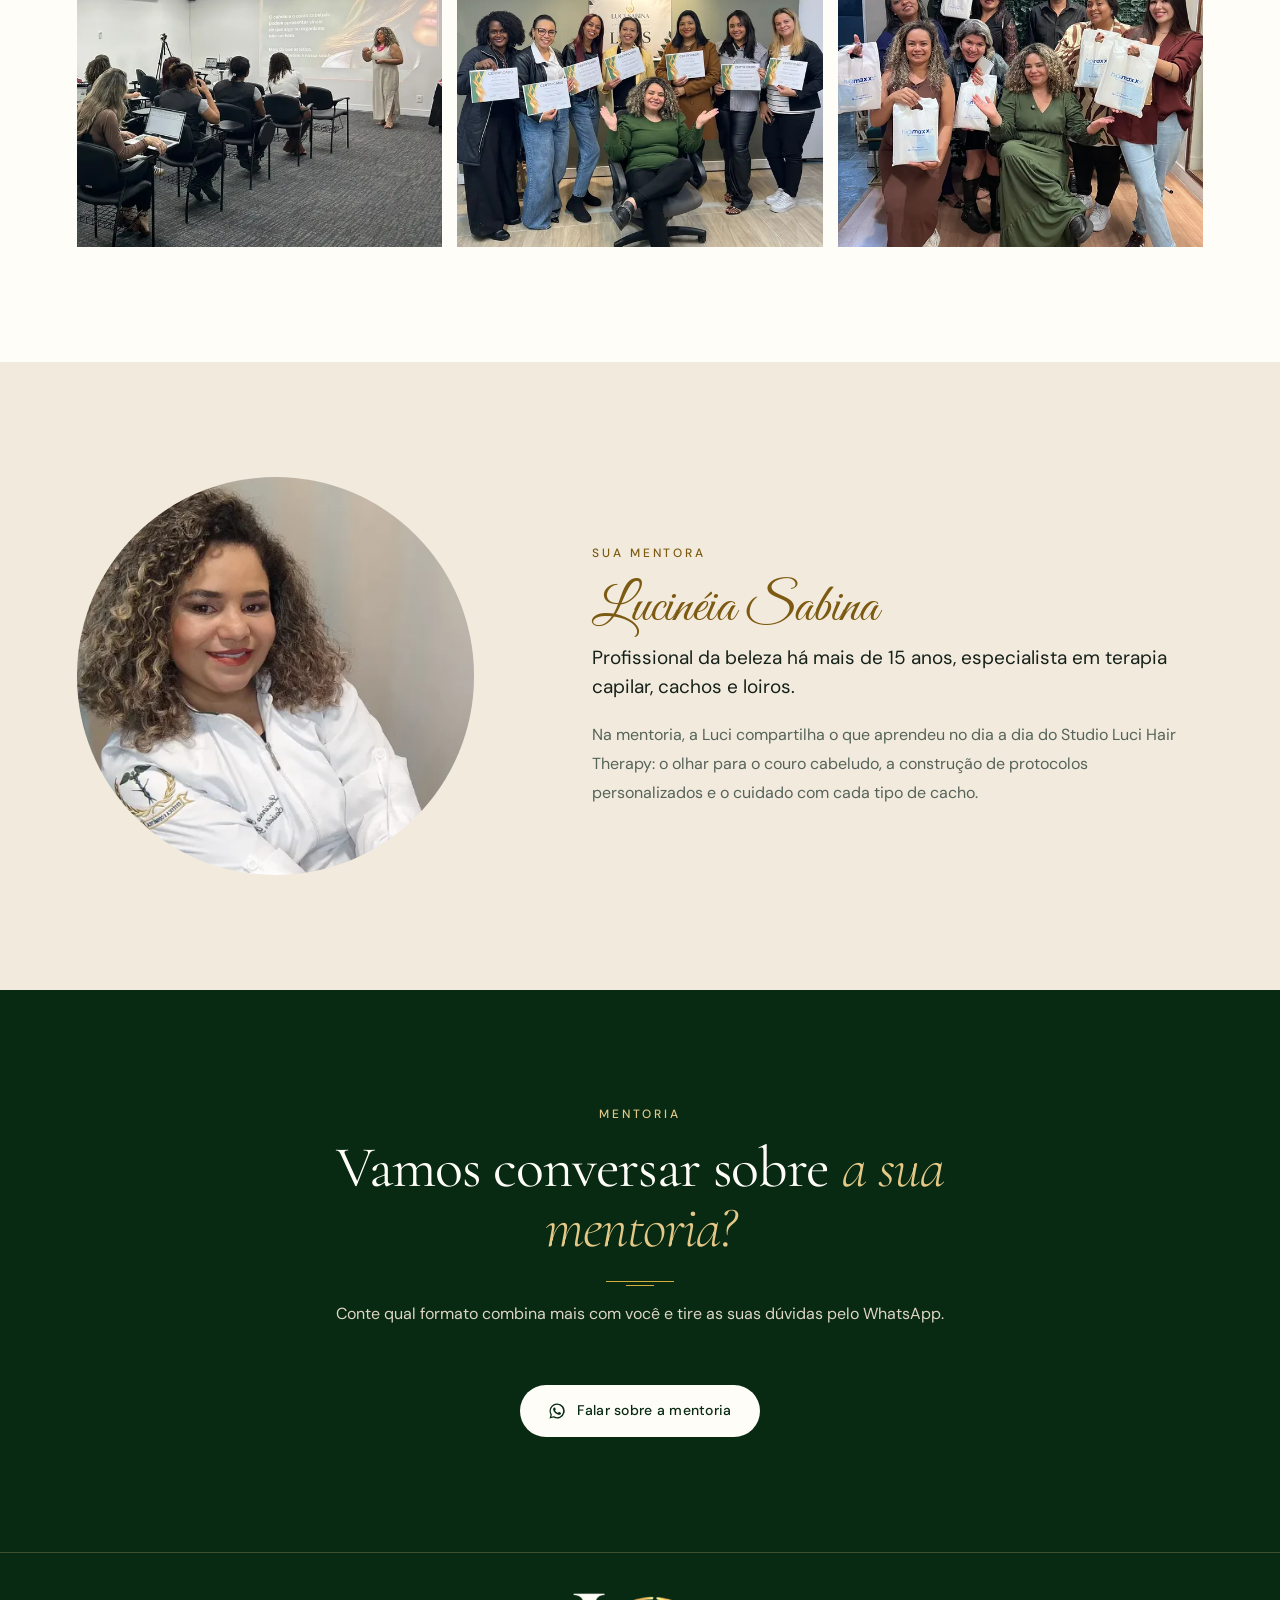
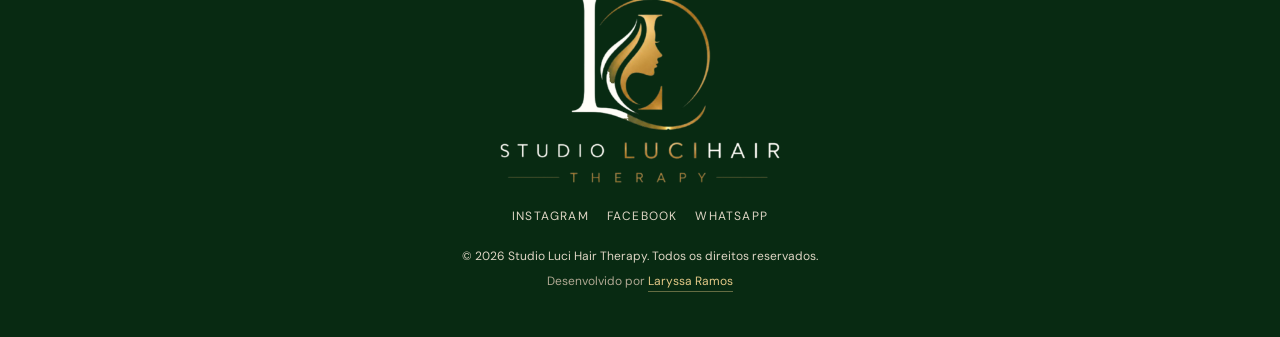
==== commit a4ce55f0: "ajustes" ====
--- a/mentoria.html
+++ b/mentoria.html
@@ -14,7 +14,7 @@
 <meta property="og:locale" content="pt_BR">
 <meta property="og:title" content="Mentoria em terapia capilar e cachos | Studio Luci Hair Therapy">
 <meta property="og:description" content="Mentoria individual ou em grupo com Lucinéia Sabina, focada em terapia capilar e cachos.">
-<meta property="og:image" content="https://studiolucihairtherapy.com.br/assets/images/web/terapia/avaliacao-960.jpg">
+<meta property="og:image" content="https://studiolucihairtherapy.com.br/assets/images/web/mentoria/capa-960.jpg">
 <meta property="og:url" content="https://studiolucihairtherapy.com.br/mentoria.html">
 <meta name="twitter:card" content="summary_large_image">
 
@@ -52,8 +52,8 @@
   <nav class="menu" id="menu" aria-label="Navegação principal">
     <a href="index.html#sobre">Sobre</a>
     <a href="index.html#terapia">Terapia capilar</a>
+    <!-- <a href="index.html#resultados">Resultados</a> -->
     <a href="index.html#especialidades">Especialidades</a>
-    <a href="index.html#servicos">Serviços</a>
     <a href="index.html#trabalhos">Trabalhos</a>
     <a href="mentoria.html" aria-current="page">Mentoria</a>
     <a href="index.html#contato">Contato</a>
@@ -84,8 +84,8 @@
 
     <figure class="mentoria-capa-foto">
       <picture>
-        <source type="image/webp" srcset="assets/images/web/terapia/avaliacao-600.webp 600w, assets/images/web/terapia/avaliacao-960.webp 960w" sizes="(min-width: 900px) 40vw, 88vw">
-        <img src="assets/images/web/terapia/avaliacao-960.jpg" alt="Lucinéia Sabina examinando o couro cabeludo de uma paciente com o tricoscópio" width="960" height="1280" fetchpriority="high" decoding="async">
+        <source type="image/webp" srcset="assets/images/web/mentoria/capa-600.webp 600w, assets/images/web/mentoria/capa-960.webp 960w" sizes="(min-width: 900px) 40vw, 88vw">
+        <img src="assets/images/web/mentoria/capa-960.jpg" alt="Lucinéia Sabina dando aula no estúdio, apontando para um slide da aula na TV" width="960" height="1200" fetchpriority="high" decoding="async">
       </picture>
     </figure>
   </section>
@@ -133,12 +133,31 @@
     </div>
   </section>
 
+  <!-- ================= TURMAS ================= -->
+  <section class="section on-papel" id="turmas">
+    <div class="section-head reveal">
+      <p class="eyebrow">Na prática</p>
+      <h2>Turmas que já passaram <em>pela mentoria.</em></h2>
+      <div class="regua"></div>
+      <p class="body">Teoria e prática lado a lado: avaliação de couro cabeludo em modelos reais, aulas com material de apoio e muita troca entre as participantes.</p>
+    </div>
+
+    <div class="turmas">
+      <figure class="reveal"><img src="assets/images/web/mentoria/turma1.webp" alt="Lucinéia Sabina orientando alunas na avaliação do couro cabeludo de uma modelo" width="640" height="640" loading="lazy" decoding="async"></figure>
+      <figure class="reveal d1"><img src="assets/images/web/mentoria/turma2.webp" alt="Alunas acompanhando de perto uma demonstração prática em uma modelo" width="640" height="640" loading="lazy" decoding="async"></figure>
+      <figure class="reveal d2"><img src="assets/images/web/mentoria/turma3.webp" alt="Lucinéia Sabina conduzindo uma conversa com a turma em roda" width="640" height="640" loading="lazy" decoding="async"></figure>
+      <figure class="reveal"><img src="assets/images/web/mentoria/turma4.webp" alt="Lucinéia Sabina dando uma palestra para a sala cheia, ao lado do slide O cabelo fala" width="640" height="640" loading="lazy" decoding="async"></figure>
+      <figure class="reveal d1"><img src="assets/images/web/mentoria/turma5.webp" alt="Turma reunida com os certificados ao lado da Lucinéia Sabina" width="640" height="640" loading="lazy" decoding="async"></figure>
+      <figure class="reveal d2"><img src="assets/images/web/mentoria/turma6.webp" alt="Participantes reunidas com a Lucinéia Sabina no fim de um encontro" width="640" height="640" loading="lazy" decoding="async"></figure>
+    </div>
+  </section>
+
   <!-- ================= MENTORA ================= -->
-  <section class="section sobre on-papel" id="mentora">
+  <section class="section sobre on-creme" id="mentora">
     <div class="sobre-foto reveal">
       <picture>
-        <source type="image/webp" srcset="assets/images/web/retrato-560.webp 560w, assets/images/web/retrato-900.webp 900w" sizes="(min-width: 900px) 340px, 74vw">
-        <img src="assets/images/web/retrato-900.jpg" alt="Lucinéia Sabina no estúdio, segurando uma placa com os dizeres Sou terapeuta capilar com orgulho" width="900" height="869" loading="lazy" decoding="async">
+        <source type="image/webp" srcset="assets/images/web/mentora-468.webp">
+        <img src="assets/images/web/mentora-468.jpg" alt="Retrato de Lucinéia Sabina sorrindo, com o jaleco branco do estúdio" width="468" height="468" loading="lazy" decoding="async">
       </picture>
     </div>
 
--- a/assets/css/style.css
+++ b/assets/css/style.css
@@ -447,6 +447,8 @@
 }
 .especialidade + .especialidade { margin-top: clamp(56px, 8vw, 104px); }
 .especialidade figure { overflow: hidden; aspect-ratio: 4 / 5; background: var(--areia); }
+/* No celular o texto vem antes da foto; no computador a ordem volta a alternar. */
+.especialidade figure { order: 2; }
 .especialidade img { width: 100%; height: 100%; object-fit: cover; }
 .especialidade-texto h3 { margin-top: 10px; font-size: clamp(40px, 5.4vw, 64px); font-style: italic; font-weight: 300; color: var(--ouro-tinta); }
 .especialidade-texto .body { margin-top: 18px; max-width: 52ch; }
@@ -493,6 +495,44 @@
 }
 .cartao h3 { font-size: clamp(26px, 2.8vw, 34px); }
 .cartao .body { margin-top: 14px; }
+
+/* =========================================================================
+   Resultados — pares de antes e depois
+   ========================================================================= */
+
+.resultados {
+  display: grid; grid-template-columns: 1fr;
+  gap: clamp(32px, 4vw, 48px);
+}
+.resultado-par { display: grid; grid-template-columns: 1fr 1fr; gap: 6px; }
+.resultado-foto { position: relative; overflow: hidden; aspect-ratio: 4 / 5; background: var(--creme); }
+.resultado-foto img { width: 100%; height: 100%; object-fit: cover; }
+.resultado-selo {
+  position: absolute; left: 12px; bottom: 12px;
+  padding: 6px 12px;
+  border-radius: 999px;
+  background: rgba(255, 253, 248, .92);
+  color: var(--tinta);
+  font-size: var(--t-xs); font-weight: 500;
+  letter-spacing: .14em; text-transform: uppercase;
+}
+.resultado-selo.depois { background: var(--floresta-esc); color: var(--ouro-claro); }
+.resultado figcaption {
+  margin-top: 14px;
+  font-family: var(--font-display); font-size: var(--t-xl);
+  color: var(--tinta);
+}
+.resultados-nota { margin-top: clamp(28px, 4vw, 40px); max-width: 62ch; font-style: italic; }
+
+/* Galeria de turmas na página da mentoria. */
+.turmas {
+  display: grid;
+  grid-template-columns: repeat(2, minmax(0, 1fr));
+  gap: clamp(8px, 1.2vw, 16px);
+}
+.turmas figure { overflow: hidden; aspect-ratio: 1; background: var(--creme); }
+.turmas img { width: 100%; height: 100%; object-fit: cover; transition: transform .5s cubic-bezier(.4, 0, .2, 1); }
+.turmas figure:hover img { transform: scale(1.04); }
 
 /* =========================================================================
    Trabalhos
@@ -607,13 +647,20 @@
   .sobre { grid-template-columns: .85fr 1.15fr; }
   .contato { grid-template-columns: .9fr 1.1fr; align-items: center; }
   .galeria { grid-template-columns: repeat(5, minmax(0, 1fr)); }
-  .como { grid-template-columns: .9fr 1.1fr; }
+  /* Fotos com largura máxima: o texto ganha o espaço e a foto não domina a tela. */
+  .como { grid-template-columns: minmax(0, 400px) minmax(0, 1fr); }
   .como-fotos { position: sticky; top: 96px; }
-  .especialidade { grid-template-columns: .85fr 1.15fr; }
-  .especialidade.inverso { grid-template-columns: 1.15fr .85fr; }
+  .especialidade { grid-template-columns: minmax(0, 360px) minmax(0, 1fr); }
+  .especialidade.inverso { grid-template-columns: minmax(0, 1fr) minmax(0, 360px); }
+  /* Blocos mais estreitos, em zigue-zague: cachos à esquerda, loiros à direita. */
+  .especialidade { max-width: 940px; }
+  .especialidade.inverso { margin-left: auto; }
+  .especialidade figure { order: 0; }
   .especialidade.inverso figure { order: 2; }
-  .mentoria-capa { grid-template-columns: 1.1fr .9fr; }
+  .mentoria-capa { grid-template-columns: minmax(0, 1fr) minmax(0, 420px); }
   .cartoes { grid-template-columns: repeat(2, minmax(0, 1fr)); }
+  .resultados { grid-template-columns: repeat(2, minmax(0, 1fr)); }
+  .turmas { grid-template-columns: repeat(3, minmax(0, 1fr)); }
   .queixas, .servicos-lista { grid-template-columns: repeat(3, minmax(0, 1fr)); }
   .zap { right: 22px; bottom: 26px; padding: 14px 20px; }
 }
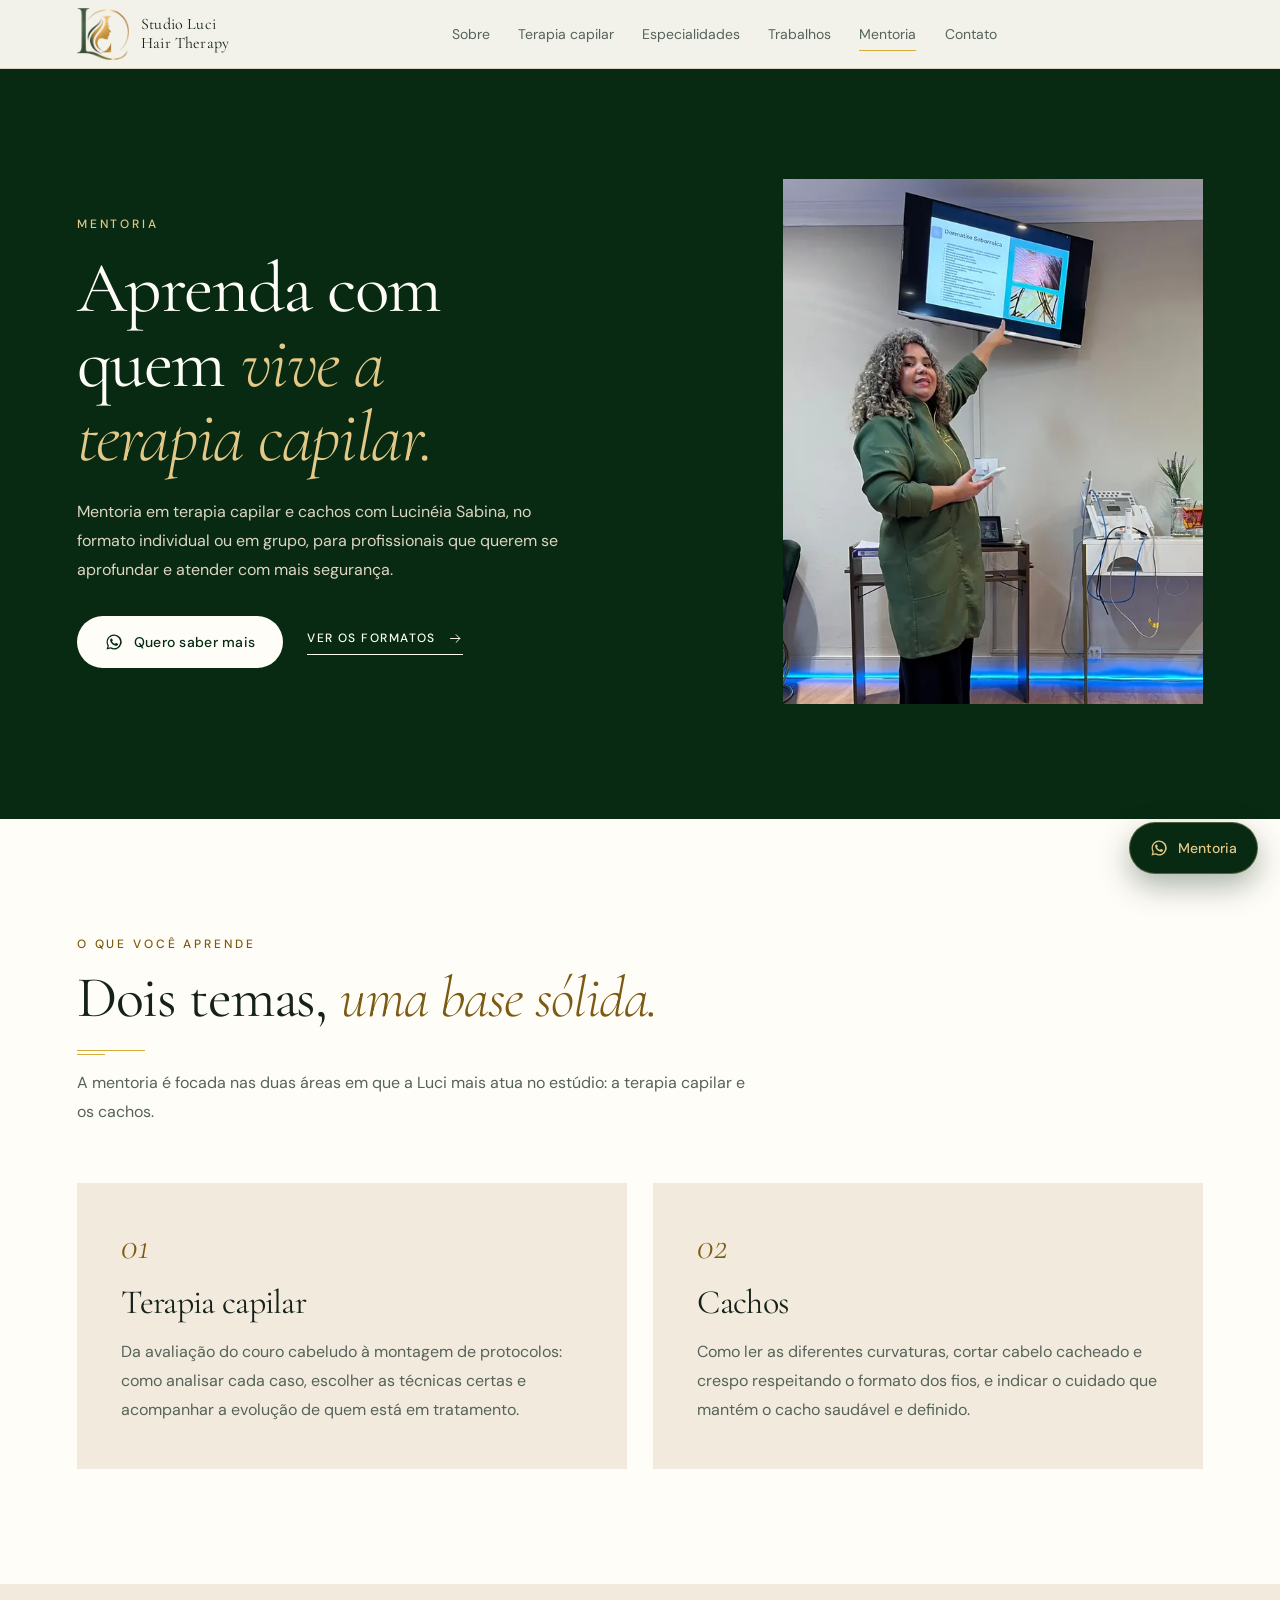
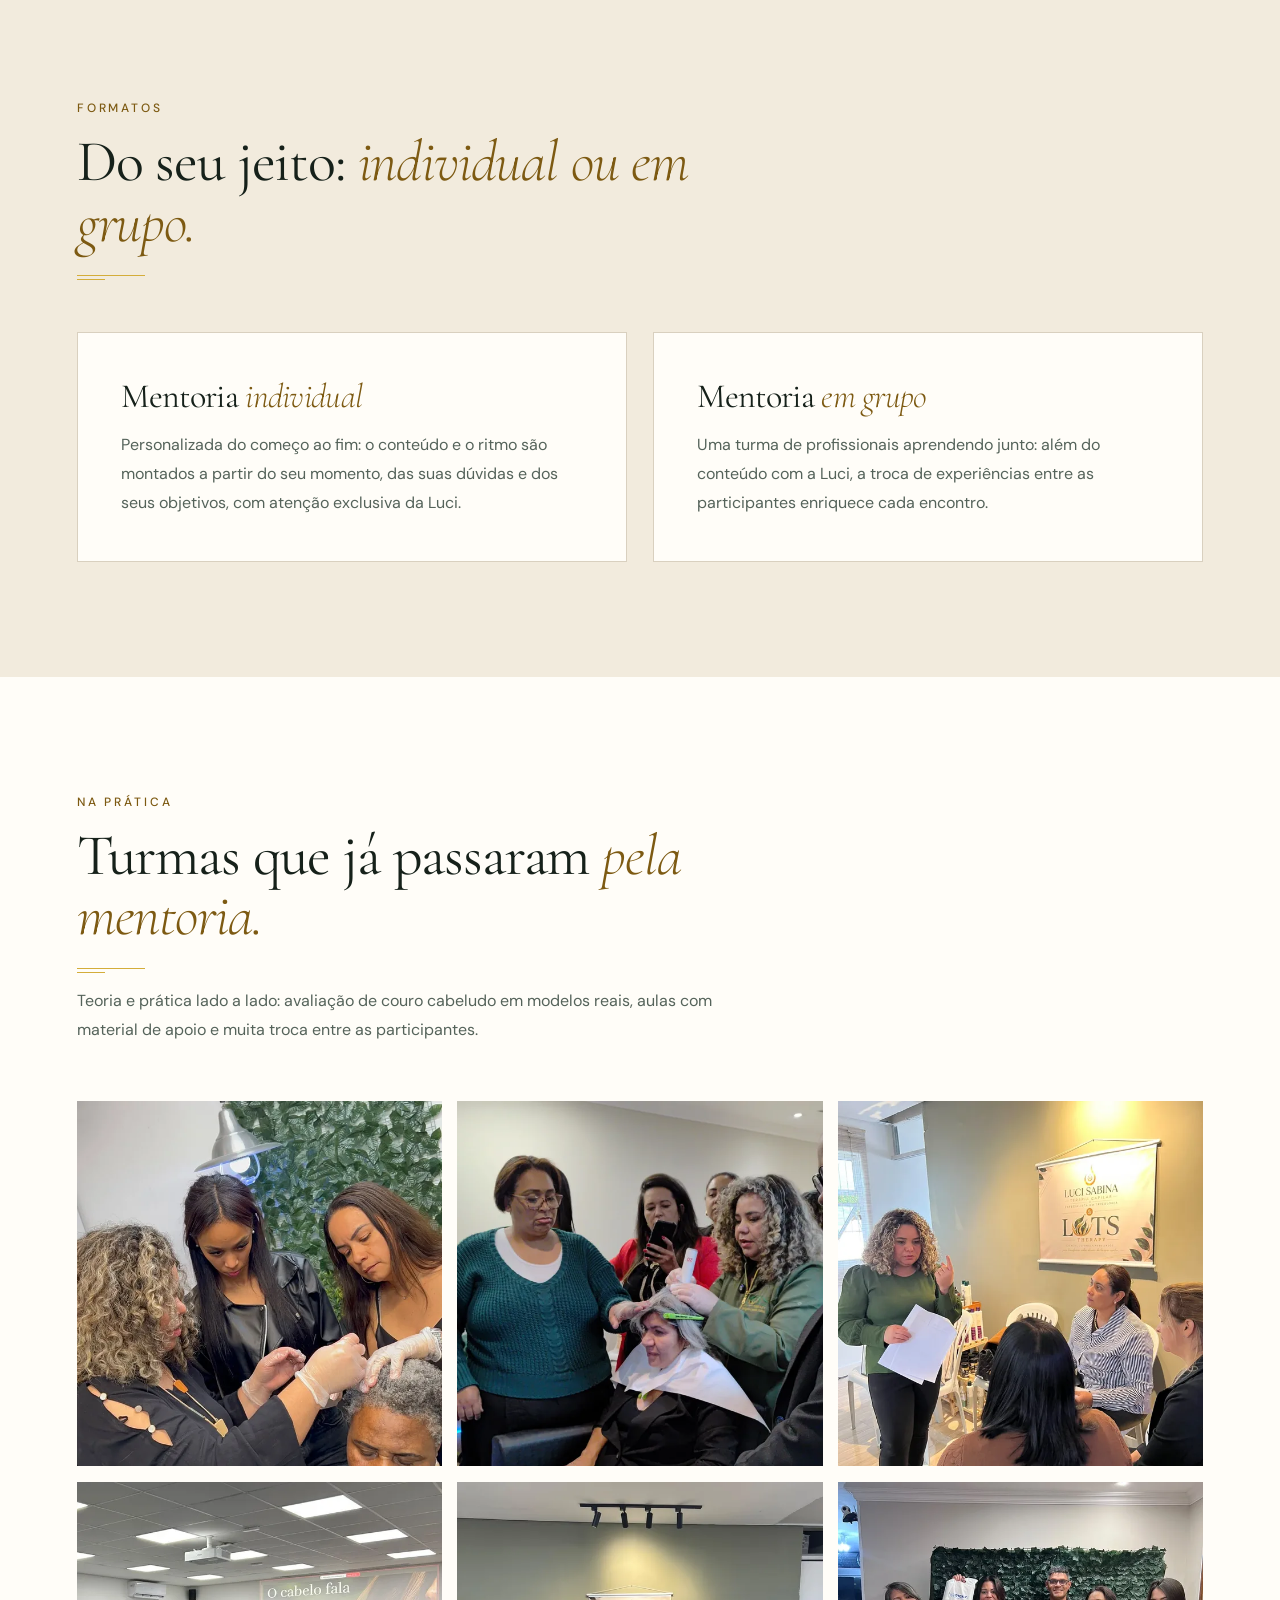
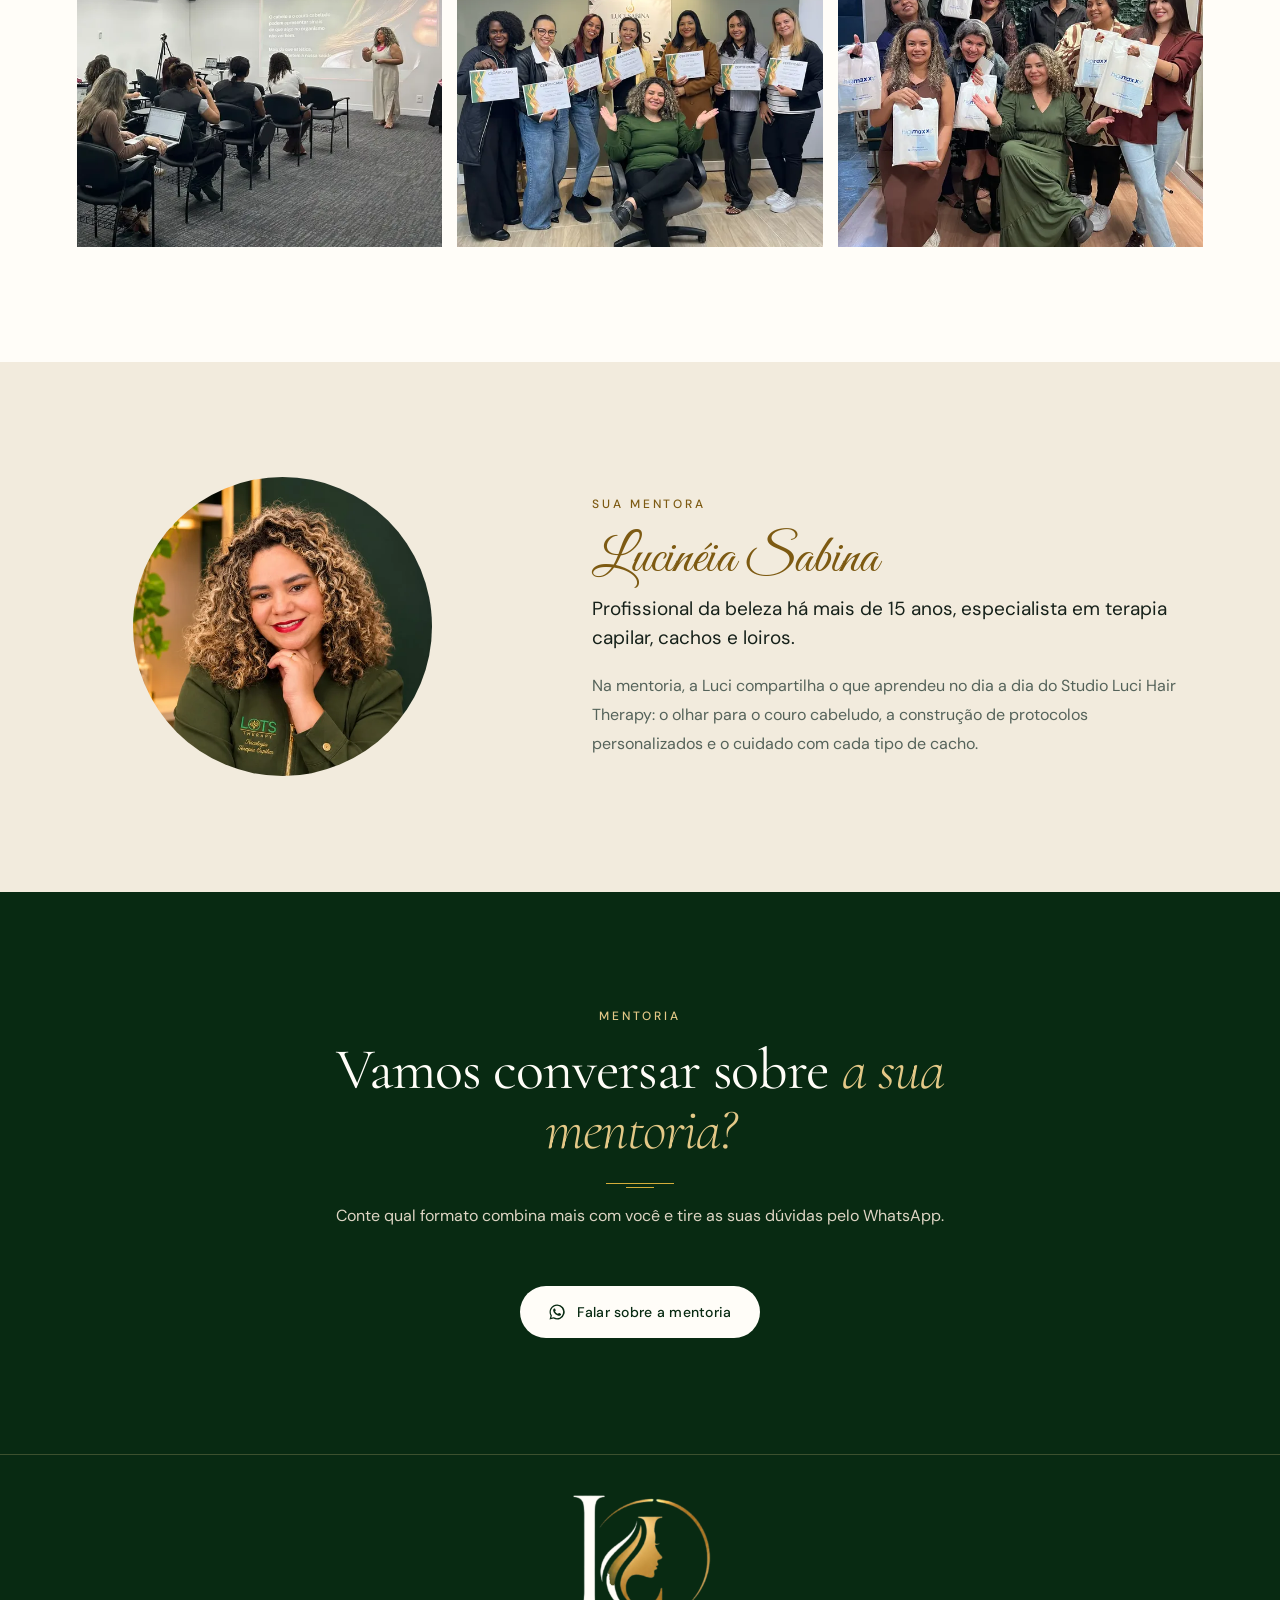
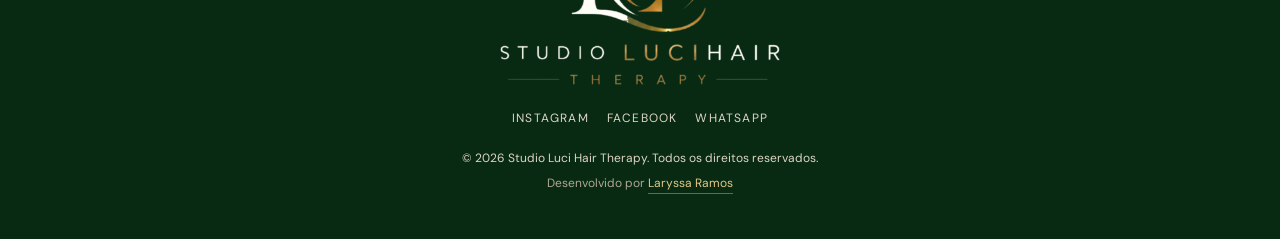
==== commit 07e563f8: "mundanças fotos" ====
--- a/mentoria.html
+++ b/mentoria.html
@@ -156,8 +156,8 @@
   <section class="section sobre on-creme" id="mentora">
     <div class="sobre-foto reveal">
       <picture>
-        <source type="image/webp" srcset="assets/images/web/mentora-468.webp">
-        <img src="assets/images/web/mentora-468.jpg" alt="Retrato de Lucinéia Sabina sorrindo, com o jaleco branco do estúdio" width="468" height="468" loading="lazy" decoding="async">
+        <source type="image/webp" srcset="assets/images/web/mentora-560.webp 560w, assets/images/web/mentora-900.webp 900w" sizes="(min-width: 900px) 340px, 74vw">
+        <img src="assets/images/web/mentora-900.jpg" alt="Retrato de Lucinéia Sabina sorrindo, com a mão no queixo e o uniforme verde de tricologista" width="900" height="900" loading="lazy" decoding="async">
       </picture>
     </div>
 
